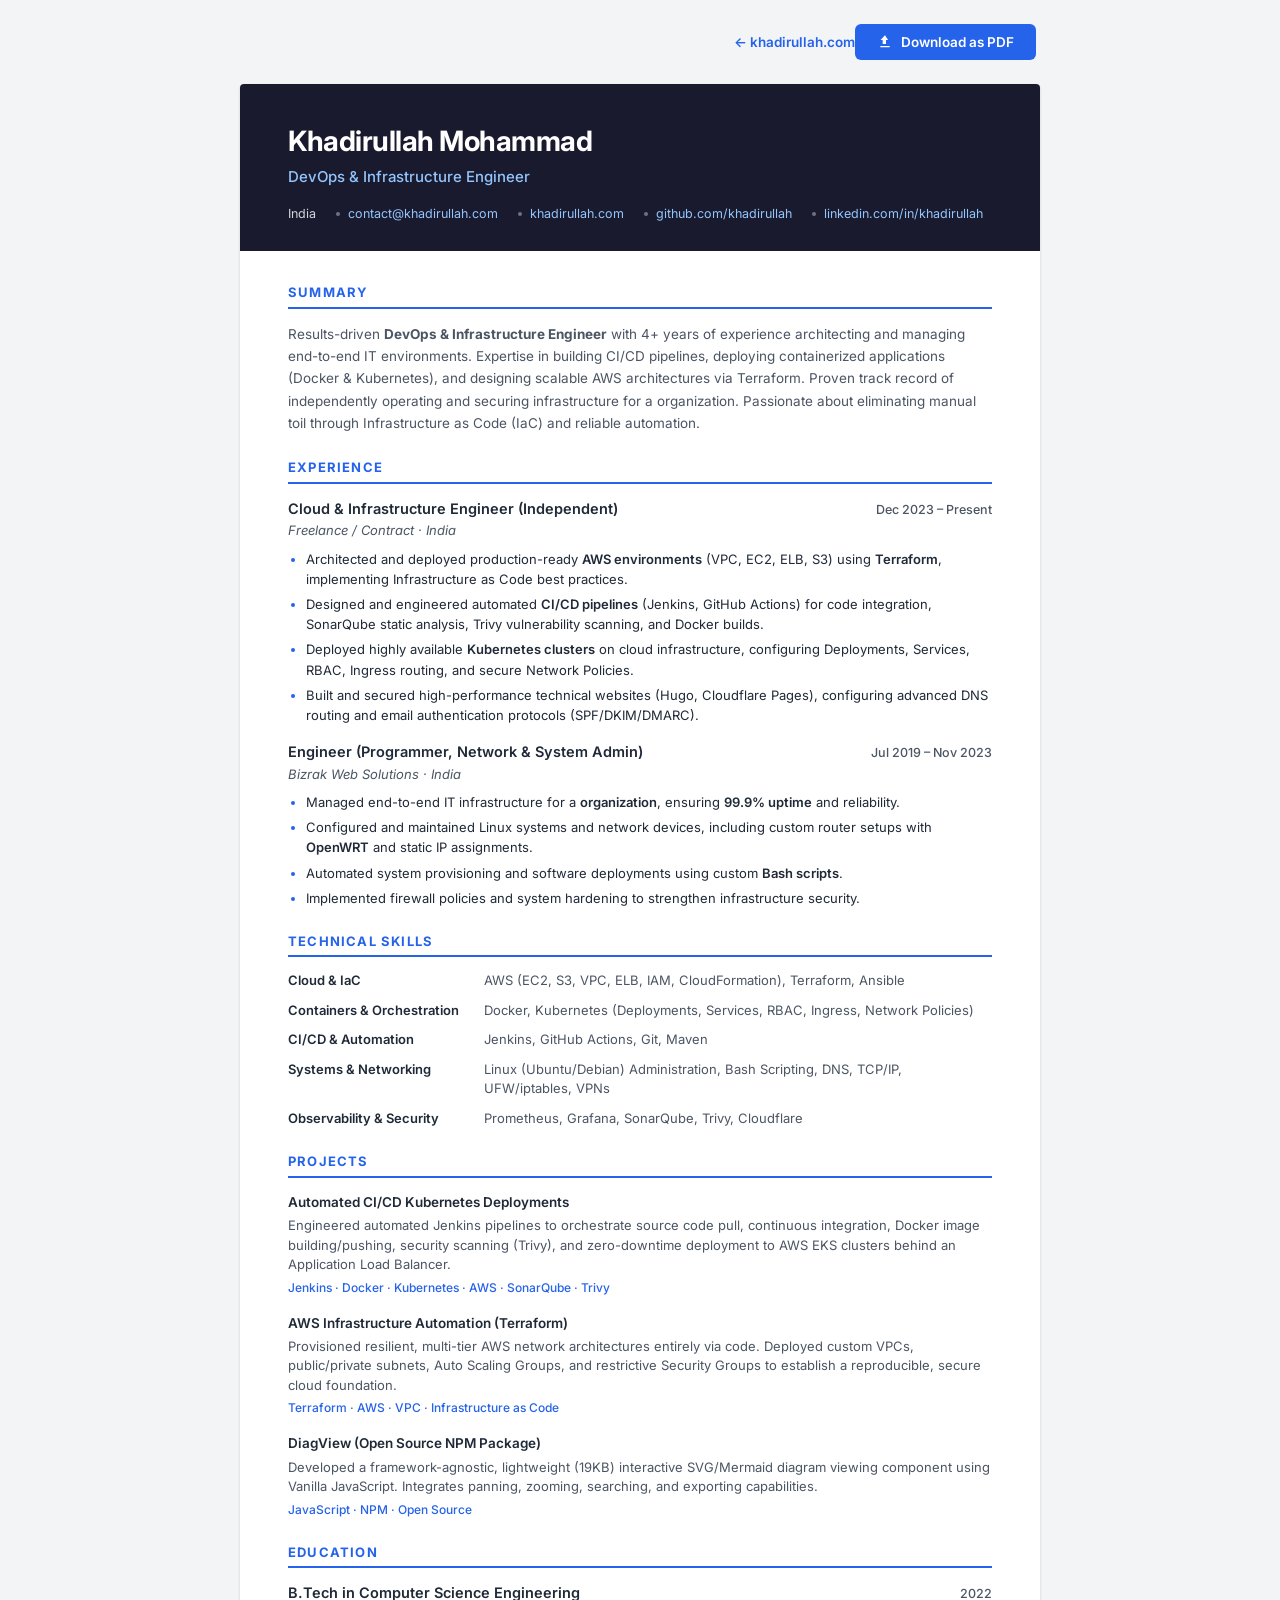
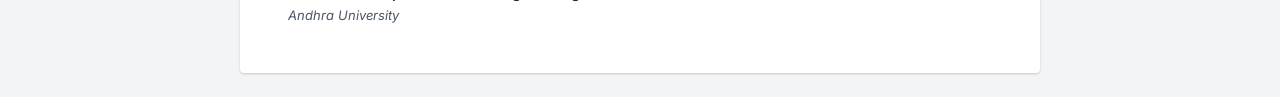
==== static/resume/index.html @ b112d603 "feat: comprehensive site audit — SEO, resume, performance & UX improvements - Fix web manifest (add " ====
<!DOCTYPE html>
<html lang="en">

<head>
  <meta charset="UTF-8">
  <meta name="viewport" content="width=device-width, initial-scale=1.0">
  <title>Khadirullah Mohammad — Resume</title>
  <meta name="description" content="Resume of Khadirullah Mohammad — DevOps & Infrastructure Engineer with 4+ years of experience in AWS, Kubernetes, CI/CD, and Terraform.">
  <meta property="og:title" content="Khadirullah Mohammad — Resume">
  <meta property="og:description" content="DevOps & Infrastructure Engineer | AWS, Kubernetes, Terraform, CI/CD">
  <meta property="og:type" content="website">
  <meta property="og:url" content="https://khadirullah.com/resume/">
  <link rel="canonical" href="https://khadirullah.com/resume/">
  <link rel="icon" href="/favicon.ico">
  <link rel="icon" type="image/png" sizes="32x32" href="/favicon-32x32.png">
  <link rel="icon" type="image/png" sizes="16x16" href="/favicon-16x16.png">
  <link rel="apple-touch-icon" href="/apple-touch-icon.png">
  <link rel="preconnect" href="https://fonts.googleapis.com">
  <link rel="preconnect" href="https://fonts.gstatic.com" crossorigin>
  <link href="https://fonts.googleapis.com/css2?family=Inter:wght@400;500;600;700&display=swap" rel="stylesheet">
  <style>
    *,
    *::before,
    *::after {
      margin: 0;
      padding: 0;
      box-sizing: border-box;
    }

    :root {
      --color-primary: #1a1a2e;
      --color-accent: #2563eb;
      --color-accent-light: #eff6ff;
      --color-text: #1f2937;
      --color-text-secondary: #4b5563;
      --color-border: #e5e7eb;
      --color-bg: #ffffff;
    }

    body {
      font-family: 'Inter', -apple-system, BlinkMacSystemFont, sans-serif;
      color: var(--color-text);
      background: #f3f4f6;
      line-height: 1.5;
      font-size: 13.5px;
      -webkit-font-smoothing: antialiased;
    }

    .resume {
      max-width: 800px;
      margin: 24px auto;
      background: var(--color-bg);
      box-shadow: 0 1px 3px rgba(0, 0, 0, 0.12), 0 1px 2px rgba(0, 0, 0, 0.06);
      border-radius: 4px;
      overflow: hidden;
    }

    /* --- Header --- */
    .header {
      background: var(--color-primary);
      color: #fff;
      padding: 36px 48px 28px;
    }

    .header h1 {
      font-size: 28px;
      font-weight: 700;
      letter-spacing: -0.5px;
      margin-bottom: 4px;
    }

    .header .subtitle {
      font-size: 15px;
      font-weight: 500;
      color: #93c5fd;
      margin-bottom: 16px;
    }

    .contact-row {
      display: flex;
      flex-wrap: wrap;
      gap: 6px 20px;
      font-size: 12.5px;
      color: #d1d5db;
    }

    .contact-row a {
      color: #93c5fd;
      text-decoration: none;
    }

    .contact-row span::before {
      content: '';
      display: inline-block;
      width: 4px;
      height: 4px;
      background: #6b7280;
      border-radius: 50%;
      margin-right: 8px;
      vertical-align: middle;
    }

    .contact-row span:first-child::before {
      display: none;
    }

    /* --- Body --- */
    .body {
      padding: 32px 48px 40px;
    }

    .section {
      margin-bottom: 24px;
    }

    .section:last-child {
      margin-bottom: 0;
    }

    .section-title {
      font-size: 13px;
      font-weight: 700;
      text-transform: uppercase;
      letter-spacing: 1.2px;
      color: var(--color-accent);
      border-bottom: 2px solid var(--color-accent);
      padding-bottom: 4px;
      margin-bottom: 14px;
    }

    /* --- Summary --- */
    .summary p {
      color: var(--color-text-secondary);
      font-size: 13.5px;
      line-height: 1.65;
    }

    /* --- Experience & Education --- */
    .entry {
      margin-bottom: 16px;
    }

    .entry:last-child {
      margin-bottom: 0;
    }

    .entry-header {
      display: flex;
      justify-content: space-between;
      align-items: baseline;
      margin-bottom: 2px;
    }

    .entry-title {
      font-size: 14.5px;
      font-weight: 600;
      color: var(--color-text);
    }

    .entry-date {
      font-size: 12.5px;
      color: var(--color-text-secondary);
      white-space: nowrap;
      font-weight: 500;
    }

    .entry-subtitle {
      font-size: 13px;
      color: var(--color-text-secondary);
      margin-bottom: 8px;
      font-style: italic;
    }

    .entry ul {
      padding-left: 18px;
    }

    .entry li {
      margin-bottom: 5px;
      color: var(--color-text);
      font-size: 13px;
      line-height: 1.55;
    }

    .entry li::marker {
      color: var(--color-accent);
    }
    
    .entry li b {
      font-weight: 600;
      color: var(--color-text);
    }

    /* --- Skills --- */
    .skills-grid {
      display: grid;
      grid-template-columns: 180px 1fr;
      gap: 10px 16px;
      font-size: 13px;
    }

    .skill-category {
      font-weight: 600;
      color: var(--color-text);
    }

    .skill-items {
      color: var(--color-text-secondary);
      line-height: 1.5;
    }

    /* --- Projects --- */
    .project-name {
      font-weight: 600;
      color: var(--color-text);
      font-size: 13.5px;
    }

    .project-name a {
      color: var(--color-accent);
      text-decoration: none;
    }

    .project-desc {
      font-size: 13px;
      color: var(--color-text-secondary);
      margin-top: 4px;
      line-height: 1.5;
    }

    .project-tech {
      font-size: 12px;
      color: var(--color-accent);
      margin-top: 4px;
      font-weight: 500;
    }

    /* --- Download Button --- */
    .download-bar {
      display: flex;
      justify-content: flex-end;
      align-items: center;
      max-width: 800px;
      margin: 24px auto 0;
      padding: 0 4px;
    }

    .download-btn {
      display: inline-flex;
      align-items: center;
      gap: 8px;
      padding: 10px 22px;
      background: var(--color-accent);
      color: #fff;
      border: none;
      border-radius: 6px;
      font-family: inherit;
      font-size: 13.5px;
      font-weight: 600;
      cursor: pointer;
      transition: background 0.2s, transform 0.1s;
    }

    .download-btn:hover {
      background: #1d4ed8;
      transform: translateY(-1px);
    }

    .download-btn:active {
      transform: translateY(0);
    }

    .download-btn svg {
      width: 16px;
      height: 16px;
      fill: currentColor;
    }

    /* --- Mobile --- */
    @media (max-width: 640px) {
      .header {
        padding: 24px 20px 20px;
      }

      .header h1 {
        font-size: 22px;
      }

      .body {
        padding: 20px 20px 28px;
      }

      .skills-grid {
        grid-template-columns: 1fr;
        gap: 4px 0;
      }

      .skill-category {
        margin-top: 8px;
      }

      .entry-header {
        flex-direction: column;
        gap: 2px;
      }

      .entry-date {
        align-self: flex-start;
      }

      .download-bar {
        padding: 0 16px;
      }

      .contact-row {
        gap: 4px 12px;
      }
    }

    /* --- Print --- */
    @media print {
      body {
        background: #fff;
        font-size: 12.5px;
      }

      .resume {
        margin: 0;
        box-shadow: none;
        border-radius: 0;
        max-width: 100%;
      }

      .header {
        padding: 28px 40px 22px;
      }

      .body {
        padding: 24px 40px 32px;
      }

      .section {
        margin-bottom: 18px;
      }

      .section-title {
        font-size: 11.5px;
      }

      a {
        color: inherit !important;
      }

      .download-bar {
        display: none !important;
      }

      @page {
        margin: 0;
        size: A4;
      }
    }
  </style>
</head>

<body>
  <div class="download-bar">
    <a href="/" style="font-family: 'Inter', sans-serif; font-size: 13.5px; font-weight: 600; color: var(--color-accent); text-decoration: none;">← khadirullah.com</a>
    <button class="download-btn" onclick="window.print()">
      <svg viewBox="0 0 24 24">
        <path d="M5 20h14v-2H5v2zm7-18L5.33 9h3.17v6h5v-6h3.17L12 2z" />
      </svg>
      Download as PDF
    </button>
  </div>

  <div class="resume">

    <!-- Header -->
    <div class="header">
      <h1>Khadirullah Mohammad</h1>
      <div class="subtitle">DevOps & Infrastructure Engineer</div>
      <div class="contact-row">
        <span>India</span>
        <span><a href="mailto:contact@khadirullah.com">contact@khadirullah.com</a></span>
        <span><a href="https://khadirullah.com">khadirullah.com</a></span>
        <span><a href="https://github.com/khadirullah">github.com/khadirullah</a></span>
        <span><a href="https://linkedin.com/in/khadirullah">linkedin.com/in/khadirullah</a></span>
      </div>
    </div>

    <!-- Body -->
    <div class="body">

      <!-- Summary -->
      <div class="section summary">
        <div class="section-title">Summary</div>
        <p>
          Results-driven <b>DevOps & Infrastructure Engineer</b> with 4+ years of experience architecting and managing end-to-end IT environments. Expertise in building CI/CD pipelines, deploying containerized applications (Docker & Kubernetes), and designing scalable AWS architectures via Terraform. Proven track record of independently operating and securing infrastructure for a organization. Passionate about eliminating manual toil through Infrastructure as Code (IaC) and reliable automation.
        </p>
      </div>

      <!-- Experience -->
      <div class="section">
        <div class="section-title">Experience</div>

        <div class="entry">
          <div class="entry-header">
            <span class="entry-title">Cloud & Infrastructure Engineer (Independent)</span>
            <span class="entry-date">Dec 2023 – Present</span>
          </div>
          <div class="entry-subtitle">Freelance / Contract · India</div>
          <ul>
            <li>Architected and deployed production-ready <b>AWS environments</b> (VPC, EC2, ELB, S3) using <b>Terraform</b>, implementing Infrastructure as Code best practices.</li>
            <li>Designed and engineered automated <b>CI/CD pipelines</b> (Jenkins, GitHub Actions) for code integration, SonarQube static analysis, Trivy vulnerability scanning, and Docker builds.</li>
            <li>Deployed highly available <b>Kubernetes clusters</b> on cloud infrastructure, configuring Deployments, Services, RBAC, Ingress routing, and secure Network Policies.</li>
            <li>Built and secured high-performance technical websites (Hugo, Cloudflare Pages), configuring advanced DNS routing and email authentication protocols (SPF/DKIM/DMARC).</li>
          </ul>
        </div>

        <div class="entry">
          <div class="entry-header">
            <span class="entry-title">Engineer (Programmer, Network & System Admin)</span>
            <span class="entry-date">Jul 2019 – Nov 2023</span>
          </div>
          <div class="entry-subtitle">Bizrak Web Solutions · India</div>
          <ul>
            <li>Managed end-to-end IT infrastructure for a <b>organization</b>, ensuring <b>99.9% uptime</b> and reliability.</li>
            <li>Configured and maintained Linux systems and network devices, including custom router setups with <b>OpenWRT</b> and static IP assignments.</li>
            <li>Automated system provisioning and software deployments using custom <b>Bash scripts</b>.</li>
            <li>Implemented firewall policies and system hardening to strengthen infrastructure security.</li>
          </ul>
        </div>
      </div>

      <!-- Skills -->
      <div class="section">
        <div class="section-title">Technical Skills</div>
        <div class="skills-grid">
          <span class="skill-category">Cloud & IaC</span>
          <span class="skill-items">AWS (EC2, S3, VPC, ELB, IAM, CloudFormation), Terraform, Ansible</span>

          <span class="skill-category">Containers & Orchestration</span>
          <span class="skill-items">Docker, Kubernetes (Deployments, Services, RBAC, Ingress, Network Policies)</span>

          <span class="skill-category">CI/CD & Automation</span>
          <span class="skill-items">Jenkins, GitHub Actions, Git, Maven</span>

          <span class="skill-category">Systems & Networking</span>
          <span class="skill-items">Linux (Ubuntu/Debian) Administration, Bash Scripting, DNS, TCP/IP, UFW/iptables, VPNs</span>

          <span class="skill-category">Observability & Security</span>
          <span class="skill-items">Prometheus, Grafana, SonarQube, Trivy, Cloudflare</span>
        </div>
      </div>

      <!-- Projects -->
      <div class="section">
        <div class="section-title">Projects</div>

        <div class="entry">
          <div class="project-name">Automated CI/CD Kubernetes Deployments</div>
          <div class="project-desc">Engineered automated Jenkins pipelines to orchestrate source code pull, continuous integration, Docker image building/pushing, security scanning (Trivy), and zero-downtime deployment to AWS EKS clusters behind an Application Load Balancer.</div>
          <div class="project-tech">Jenkins · Docker · Kubernetes · AWS · SonarQube · Trivy</div>
        </div>

        <div class="entry">
          <div class="project-name">AWS Infrastructure Automation (Terraform)</div>
          <div class="project-desc">Provisioned resilient, multi-tier AWS network architectures entirely via code. Deployed custom VPCs, public/private subnets, Auto Scaling Groups, and restrictive Security Groups to establish a reproducible, secure cloud foundation.</div>
          <div class="project-tech">Terraform · AWS · VPC · Infrastructure as Code</div>
        </div>

        <div class="entry">
          <div class="project-name">DiagView (Open Source NPM Package)</div>
          <div class="project-desc">Developed a framework-agnostic, lightweight (19KB) interactive SVG/Mermaid diagram viewing component using Vanilla JavaScript. Integrates panning, zooming, searching, and exporting capabilities.</div>
          <div class="project-tech">JavaScript · NPM · Open Source</div>
        </div>

      </div>

      <!-- Education -->
      <div class="section">
        <div class="section-title">Education</div>
        <div class="entry">
          <div class="entry-header">
            <span class="entry-title">B.Tech in Computer Science Engineering</span>
            <span class="entry-date">2022</span>
          </div>
          <div class="entry-subtitle">Andhra University</div>
        </div>
      </div>

    </div>
  </div>
</body>

</html>
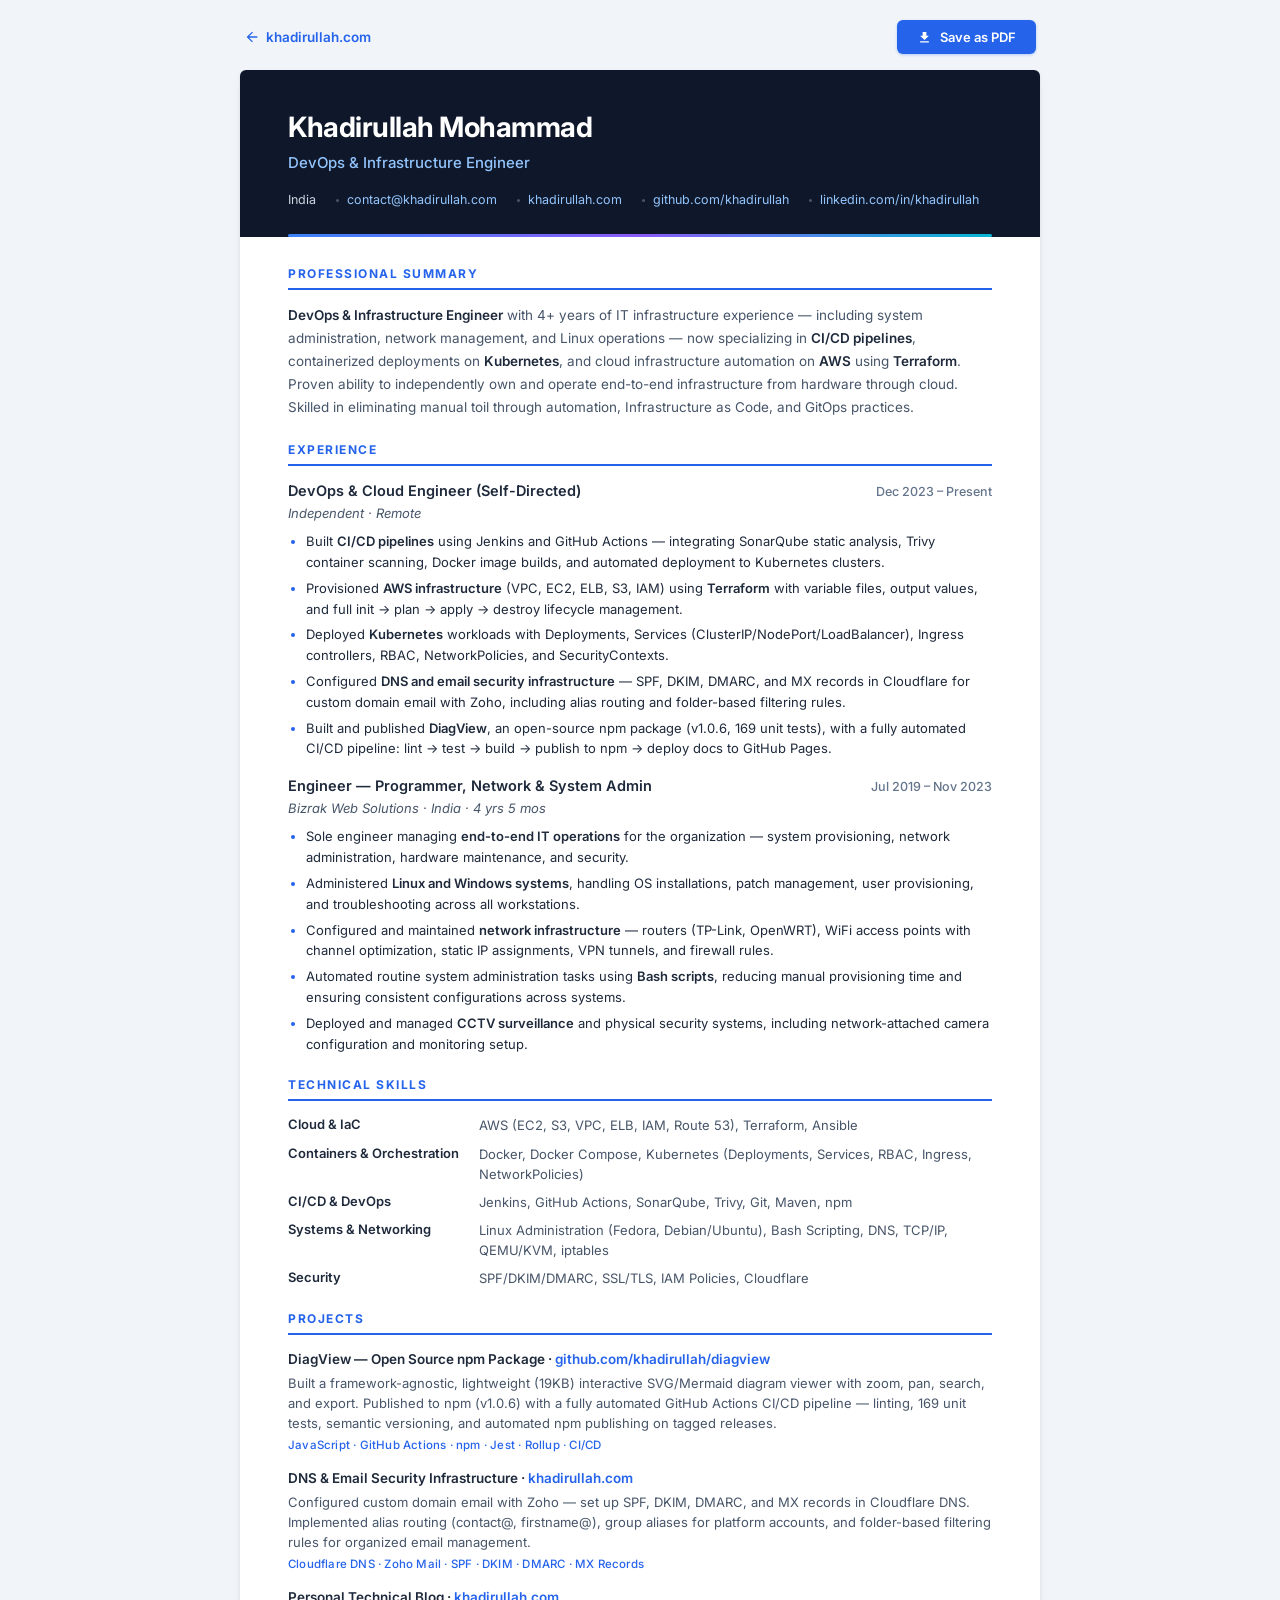
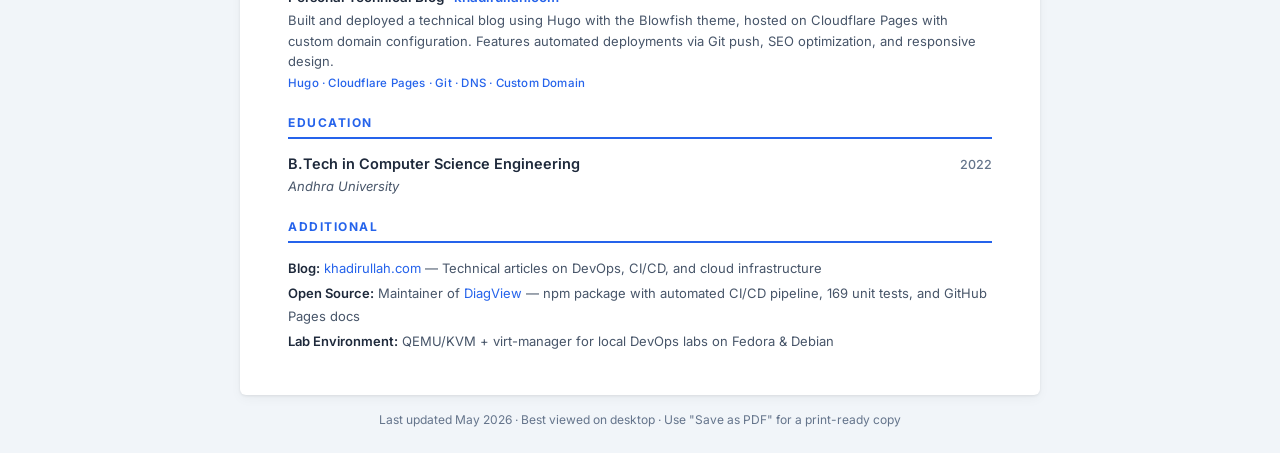
==== commit 27c960a9: "feat: refresh resume, reorganize blog structure, and update DiagView blog Resume: - Rewrite professi" ====
--- a/static/resume/index.html
+++ b/static/resume/index.html
@@ -5,7 +5,7 @@
   <meta charset="UTF-8">
   <meta name="viewport" content="width=device-width, initial-scale=1.0">
   <title>Khadirullah Mohammad — Resume</title>
-  <meta name="description" content="Resume of Khadirullah Mohammad — DevOps & Infrastructure Engineer with 4+ years of experience in AWS, Kubernetes, CI/CD, and Terraform.">
+  <meta name="description" content="Resume of Khadirullah Mohammad — DevOps & Infrastructure Engineer with 4+ years of IT infrastructure experience, specializing in AWS, Kubernetes, CI/CD, and Terraform.">
   <meta property="og:title" content="Khadirullah Mohammad — Resume">
   <meta property="og:description" content="DevOps & Infrastructure Engineer | AWS, Kubernetes, Terraform, CI/CD">
   <meta property="og:type" content="website">
@@ -28,30 +28,34 @@
     }
 
     :root {
-      --color-primary: #1a1a2e;
+      --color-primary: #0f172a;
       --color-accent: #2563eb;
-      --color-accent-light: #eff6ff;
-      --color-text: #1f2937;
-      --color-text-secondary: #4b5563;
-      --color-border: #e5e7eb;
+      --color-accent-dark: #1d4ed8;
+      --color-accent-subtle: #dbeafe;
+      --color-text: #1e293b;
+      --color-text-secondary: #475569;
+      --color-text-muted: #64748b;
+      --color-border: #e2e8f0;
       --color-bg: #ffffff;
+      --color-bg-page: #f1f5f9;
     }
 
     body {
-      font-family: 'Inter', -apple-system, BlinkMacSystemFont, sans-serif;
-      color: var(--color-text);
-      background: #f3f4f6;
+      font-family: 'Inter', -apple-system, BlinkMacSystemFont, 'Segoe UI', sans-serif;
+      color: var(--color-text);
+      background: var(--color-bg-page);
       line-height: 1.5;
       font-size: 13.5px;
       -webkit-font-smoothing: antialiased;
+      -moz-osx-font-smoothing: grayscale;
     }
 
     .resume {
       max-width: 800px;
-      margin: 24px auto;
+      margin: 0 auto;
       background: var(--color-bg);
-      box-shadow: 0 1px 3px rgba(0, 0, 0, 0.12), 0 1px 2px rgba(0, 0, 0, 0.06);
-      border-radius: 4px;
+      box-shadow: 0 1px 3px rgba(0, 0, 0, 0.08), 0 4px 12px rgba(0, 0, 0, 0.04);
+      border-radius: 6px;
       overflow: hidden;
     }
 
@@ -60,6 +64,18 @@
       background: var(--color-primary);
       color: #fff;
       padding: 36px 48px 28px;
+      position: relative;
+    }
+
+    .header::after {
+      content: '';
+      position: absolute;
+      bottom: 0;
+      left: 48px;
+      right: 48px;
+      height: 3px;
+      background: linear-gradient(90deg, #3b82f6, #8b5cf6, #06b6d4);
+      border-radius: 2px;
     }
 
     .header h1 {
@@ -81,20 +97,25 @@
       flex-wrap: wrap;
       gap: 6px 20px;
       font-size: 12.5px;
-      color: #d1d5db;
+      color: #cbd5e1;
     }
 
     .contact-row a {
       color: #93c5fd;
       text-decoration: none;
+      transition: color 0.15s;
+    }
+
+    .contact-row a:hover {
+      color: #bfdbfe;
     }
 
     .contact-row span::before {
       content: '';
       display: inline-block;
-      width: 4px;
-      height: 4px;
-      background: #6b7280;
+      width: 3px;
+      height: 3px;
+      background: #475569;
       border-radius: 50%;
       margin-right: 8px;
       vertical-align: middle;
@@ -106,11 +127,11 @@
 
     /* --- Body --- */
     .body {
-      padding: 32px 48px 40px;
+      padding: 28px 48px 40px;
     }
 
     .section {
-      margin-bottom: 24px;
+      margin-bottom: 22px;
     }
 
     .section:last-child {
@@ -118,13 +139,13 @@
     }
 
     .section-title {
-      font-size: 13px;
+      font-size: 12px;
       font-weight: 700;
       text-transform: uppercase;
-      letter-spacing: 1.2px;
+      letter-spacing: 1.5px;
       color: var(--color-accent);
       border-bottom: 2px solid var(--color-accent);
-      padding-bottom: 4px;
+      padding-bottom: 5px;
       margin-bottom: 14px;
     }
 
@@ -132,7 +153,12 @@
     .summary p {
       color: var(--color-text-secondary);
       font-size: 13.5px;
-      line-height: 1.65;
+      line-height: 1.7;
+    }
+
+    .summary b {
+      color: var(--color-text);
+      font-weight: 600;
     }
 
     /* --- Experience & Education --- */
@@ -159,7 +185,7 @@
 
     .entry-date {
       font-size: 12.5px;
-      color: var(--color-text-secondary);
+      color: var(--color-text-muted);
       white-space: nowrap;
       font-weight: 500;
     }
@@ -179,13 +205,13 @@
       margin-bottom: 5px;
       color: var(--color-text);
       font-size: 13px;
-      line-height: 1.55;
+      line-height: 1.6;
     }
 
     .entry li::marker {
       color: var(--color-accent);
     }
-    
+
     .entry li b {
       font-weight: 600;
       color: var(--color-text);
@@ -194,8 +220,8 @@
     /* --- Skills --- */
     .skills-grid {
       display: grid;
-      grid-template-columns: 180px 1fr;
-      gap: 10px 16px;
+      grid-template-columns: 175px 1fr;
+      gap: 8px 16px;
       font-size: 13px;
     }
 
@@ -206,10 +232,18 @@
 
     .skill-items {
       color: var(--color-text-secondary);
-      line-height: 1.5;
+      line-height: 1.55;
     }
 
     /* --- Projects --- */
+    .project-entry {
+      margin-bottom: 14px;
+    }
+
+    .project-entry:last-child {
+      margin-bottom: 0;
+    }
+
     .project-name {
       font-weight: 600;
       color: var(--color-text);
@@ -219,61 +253,125 @@
     .project-name a {
       color: var(--color-accent);
       text-decoration: none;
+      transition: color 0.15s;
+    }
+
+    .project-name a:hover {
+      color: var(--color-accent-dark);
+      text-decoration: underline;
     }
 
     .project-desc {
       font-size: 13px;
       color: var(--color-text-secondary);
-      margin-top: 4px;
-      line-height: 1.5;
+      margin-top: 3px;
+      line-height: 1.55;
     }
 
     .project-tech {
-      font-size: 12px;
+      font-size: 11.5px;
       color: var(--color-accent);
       margin-top: 4px;
       font-weight: 500;
-    }
-
-    /* --- Download Button --- */
-    .download-bar {
+      letter-spacing: 0.2px;
+    }
+
+    /* --- Additional --- */
+    .additional-list {
+      list-style: none;
+      padding: 0;
+      font-size: 13px;
+      color: var(--color-text-secondary);
+      line-height: 1.7;
+    }
+
+    .additional-list li {
+      margin-bottom: 3px;
+    }
+
+    .additional-list b {
+      color: var(--color-text);
+      font-weight: 600;
+    }
+
+    .additional-list a {
+      color: var(--color-accent);
+      text-decoration: none;
+    }
+
+    /* --- Top Bar --- */
+    .top-bar {
       display: flex;
-      justify-content: flex-end;
+      justify-content: space-between;
       align-items: center;
       max-width: 800px;
-      margin: 24px auto 0;
+      margin: 20px auto 16px;
       padding: 0 4px;
+    }
+
+    .back-link {
+      font-family: 'Inter', sans-serif;
+      font-size: 13.5px;
+      font-weight: 600;
+      color: var(--color-accent);
+      text-decoration: none;
+      display: inline-flex;
+      align-items: center;
+      gap: 6px;
+      transition: color 0.15s;
+    }
+
+    .back-link:hover {
+      color: var(--color-accent-dark);
+    }
+
+    .back-link svg {
+      width: 16px;
+      height: 16px;
+      fill: currentColor;
     }
 
     .download-btn {
       display: inline-flex;
       align-items: center;
       gap: 8px;
-      padding: 10px 22px;
+      padding: 9px 20px;
       background: var(--color-accent);
       color: #fff;
       border: none;
       border-radius: 6px;
       font-family: inherit;
-      font-size: 13.5px;
+      font-size: 13px;
       font-weight: 600;
       cursor: pointer;
-      transition: background 0.2s, transform 0.1s;
+      transition: background 0.2s, transform 0.1s, box-shadow 0.2s;
+      box-shadow: 0 1px 3px rgba(37, 99, 235, 0.3);
     }
 
     .download-btn:hover {
-      background: #1d4ed8;
+      background: var(--color-accent-dark);
       transform: translateY(-1px);
+      box-shadow: 0 4px 12px rgba(37, 99, 235, 0.3);
     }
 
     .download-btn:active {
       transform: translateY(0);
+      box-shadow: 0 1px 3px rgba(37, 99, 235, 0.3);
     }
 
     .download-btn svg {
-      width: 16px;
-      height: 16px;
+      width: 15px;
+      height: 15px;
       fill: currentColor;
+    }
+
+    /* --- Footer --- */
+    .footer-note {
+      text-align: center;
+      max-width: 800px;
+      margin: 16px auto 24px;
+      font-size: 12px;
+      color: var(--color-text-muted);
     }
 
     /* --- Mobile --- */
@@ -282,6 +380,11 @@
         padding: 24px 20px 20px;
       }
 
+      .header::after {
+        left: 20px;
+        right: 20px;
+      }
+
       .header h1 {
         font-size: 22px;
       }
@@ -292,11 +395,15 @@
 
       .skills-grid {
         grid-template-columns: 1fr;
-        gap: 4px 0;
+        gap: 2px 0;
       }
 
       .skill-category {
         margin-top: 8px;
+      }
+
+      .skill-category:first-child {
+        margin-top: 0;
       }
 
       .entry-header {
@@ -308,8 +415,9 @@
         align-self: flex-start;
       }
 
-      .download-bar {
+      .top-bar {
         padding: 0 16px;
+        margin: 16px auto 12px;
       }
 
       .contact-row {
@@ -333,25 +441,38 @@
 
       .header {
         padding: 28px 40px 22px;
+        -webkit-print-color-adjust: exact;
+        print-color-adjust: exact;
+      }
+
+      .header::after {
+        left: 40px;
+        right: 40px;
+        -webkit-print-color-adjust: exact;
+        print-color-adjust: exact;
       }
 
       .body {
-        padding: 24px 40px 32px;
+        padding: 22px 40px 28px;
       }
 
       .section {
-        margin-bottom: 18px;
+        margin-bottom: 16px;
       }
 
       .section-title {
-        font-size: 11.5px;
+        font-size: 11px;
+        -webkit-print-color-adjust: exact;
+        print-color-adjust: exact;
       }
 
       a {
         color: inherit !important;
-      }
-
-      .download-bar {
+        text-decoration: none !important;
+      }
+
+      .top-bar,
+      .footer-note {
         display: none !important;
       }
 
@@ -364,13 +485,16 @@
 </head>
 
 <body>
-  <div class="download-bar">
-    <a href="/" style="font-family: 'Inter', sans-serif; font-size: 13.5px; font-weight: 600; color: var(--color-accent); text-decoration: none;">← khadirullah.com</a>
+  <div class="top-bar">
+    <a href="/" class="back-link">
+      <svg viewBox="0 0 24 24"><path d="M20 11H7.83l5.59-5.59L12 4l-8 8 8 8 1.41-1.41L7.83 13H20v-2z"/></svg>
+      khadirullah.com
+    </a>
     <button class="download-btn" onclick="window.print()">
       <svg viewBox="0 0 24 24">
-        <path d="M5 20h14v-2H5v2zm7-18L5.33 9h3.17v6h5v-6h3.17L12 2z" />
+        <path d="M19 9h-4V3H9v6H5l7 7 7-7zM5 18v2h14v-2H5z" />
       </svg>
-      Download as PDF
+      Save as PDF
     </button>
   </div>
 
@@ -394,9 +518,9 @@
 
       <!-- Summary -->
       <div class="section summary">
-        <div class="section-title">Summary</div>
+        <div class="section-title">Professional Summary</div>
         <p>
-          Results-driven <b>DevOps & Infrastructure Engineer</b> with 4+ years of experience architecting and managing end-to-end IT environments. Expertise in building CI/CD pipelines, deploying containerized applications (Docker & Kubernetes), and designing scalable AWS architectures via Terraform. Proven track record of independently operating and securing infrastructure for a organization. Passionate about eliminating manual toil through Infrastructure as Code (IaC) and reliable automation.
+          <b>DevOps & Infrastructure Engineer</b> with 4+ years of IT infrastructure experience — including system administration, network management, and Linux operations — now specializing in <b>CI/CD pipelines</b>, containerized deployments on <b>Kubernetes</b>, and cloud infrastructure automation on <b>AWS</b> using <b>Terraform</b>. Proven ability to independently own and operate end-to-end infrastructure from hardware through cloud. Skilled in eliminating manual toil through automation, Infrastructure as Code, and GitOps practices.
         </p>
       </div>
 
@@ -406,29 +530,31 @@
 
         <div class="entry">
           <div class="entry-header">
-            <span class="entry-title">Cloud & Infrastructure Engineer (Independent)</span>
+            <span class="entry-title">DevOps & Cloud Engineer (Self-Directed)</span>
             <span class="entry-date">Dec 2023 – Present</span>
           </div>
-          <div class="entry-subtitle">Freelance / Contract · India</div>
+          <div class="entry-subtitle">Independent · Remote</div>
           <ul>
-            <li>Architected and deployed production-ready <b>AWS environments</b> (VPC, EC2, ELB, S3) using <b>Terraform</b>, implementing Infrastructure as Code best practices.</li>
-            <li>Designed and engineered automated <b>CI/CD pipelines</b> (Jenkins, GitHub Actions) for code integration, SonarQube static analysis, Trivy vulnerability scanning, and Docker builds.</li>
-            <li>Deployed highly available <b>Kubernetes clusters</b> on cloud infrastructure, configuring Deployments, Services, RBAC, Ingress routing, and secure Network Policies.</li>
-            <li>Built and secured high-performance technical websites (Hugo, Cloudflare Pages), configuring advanced DNS routing and email authentication protocols (SPF/DKIM/DMARC).</li>
+            <li>Built <b>CI/CD pipelines</b> using Jenkins and GitHub Actions — integrating SonarQube static analysis, Trivy container scanning, Docker image builds, and automated deployment to Kubernetes clusters.</li>
+            <li>Provisioned <b>AWS infrastructure</b> (VPC, EC2, ELB, S3, IAM) using <b>Terraform</b> with variable files, output values, and full init → plan → apply → destroy lifecycle management.</li>
+            <li>Deployed <b>Kubernetes</b> workloads with Deployments, Services (ClusterIP/NodePort/LoadBalancer), Ingress controllers, RBAC, NetworkPolicies, and SecurityContexts.</li>
+            <li>Configured <b>DNS and email security infrastructure</b> — SPF, DKIM, DMARC, and MX records in Cloudflare for custom domain email with Zoho, including alias routing and folder-based filtering rules.</li>
+            <li>Built and published <b>DiagView</b>, an open-source npm package (v1.0.6, 169 unit tests), with a fully automated CI/CD pipeline: lint → test → build → publish to npm → deploy docs to GitHub Pages.</li>
           </ul>
         </div>
 
         <div class="entry">
           <div class="entry-header">
-            <span class="entry-title">Engineer (Programmer, Network & System Admin)</span>
+            <span class="entry-title">Engineer — Programmer, Network & System Admin</span>
             <span class="entry-date">Jul 2019 – Nov 2023</span>
           </div>
-          <div class="entry-subtitle">Bizrak Web Solutions · India</div>
+          <div class="entry-subtitle">Bizrak Web Solutions · India · 4 yrs 5 mos</div>
           <ul>
-            <li>Managed end-to-end IT infrastructure for a <b>organization</b>, ensuring <b>99.9% uptime</b> and reliability.</li>
-            <li>Configured and maintained Linux systems and network devices, including custom router setups with <b>OpenWRT</b> and static IP assignments.</li>
-            <li>Automated system provisioning and software deployments using custom <b>Bash scripts</b>.</li>
-            <li>Implemented firewall policies and system hardening to strengthen infrastructure security.</li>
+            <li>Sole engineer managing <b>end-to-end IT operations</b> for the organization — system provisioning, network administration, hardware maintenance, and security.</li>
+            <li>Administered <b>Linux and Windows systems</b>, handling OS installations, patch management, user provisioning, and troubleshooting across all workstations.</li>
+            <li>Configured and maintained <b>network infrastructure</b> — routers (TP-Link, OpenWRT), WiFi access points with channel optimization, static IP assignments, VPN tunnels, and firewall rules.</li>
+            <li>Automated routine system administration tasks using <b>Bash scripts</b>, reducing manual provisioning time and ensuring consistent configurations across systems.</li>
+            <li>Deployed and managed <b>CCTV surveillance</b> and physical security systems, including network-attached camera configuration and monitoring setup.</li>
           </ul>
         </div>
       </div>
@@ -438,19 +564,19 @@
         <div class="section-title">Technical Skills</div>
         <div class="skills-grid">
           <span class="skill-category">Cloud & IaC</span>
-          <span class="skill-items">AWS (EC2, S3, VPC, ELB, IAM, CloudFormation), Terraform, Ansible</span>
+          <span class="skill-items">AWS (EC2, S3, VPC, ELB, IAM, Route 53), Terraform, Ansible</span>
 
           <span class="skill-category">Containers & Orchestration</span>
-          <span class="skill-items">Docker, Kubernetes (Deployments, Services, RBAC, Ingress, Network Policies)</span>
-
-          <span class="skill-category">CI/CD & Automation</span>
-          <span class="skill-items">Jenkins, GitHub Actions, Git, Maven</span>
+          <span class="skill-items">Docker, Docker Compose, Kubernetes (Deployments, Services, RBAC, Ingress, NetworkPolicies)</span>
+
+          <span class="skill-category">CI/CD & DevOps</span>
+          <span class="skill-items">Jenkins, GitHub Actions, SonarQube, Trivy, Git, Maven, npm</span>
 
           <span class="skill-category">Systems & Networking</span>
-          <span class="skill-items">Linux (Ubuntu/Debian) Administration, Bash Scripting, DNS, TCP/IP, UFW/iptables, VPNs</span>
-
-          <span class="skill-category">Observability & Security</span>
-          <span class="skill-items">Prometheus, Grafana, SonarQube, Trivy, Cloudflare</span>
+          <span class="skill-items">Linux Administration (Fedora, Debian/Ubuntu), Bash Scripting, DNS, TCP/IP, QEMU/KVM, iptables</span>
+
+          <span class="skill-category">Security</span>
+          <span class="skill-items">SPF/DKIM/DMARC, SSL/TLS, IAM Policies, Cloudflare</span>
         </div>
       </div>
 
@@ -458,22 +584,22 @@
       <div class="section">
         <div class="section-title">Projects</div>
 
-        <div class="entry">
-          <div class="project-name">Automated CI/CD Kubernetes Deployments</div>
-          <div class="project-desc">Engineered automated Jenkins pipelines to orchestrate source code pull, continuous integration, Docker image building/pushing, security scanning (Trivy), and zero-downtime deployment to AWS EKS clusters behind an Application Load Balancer.</div>
-          <div class="project-tech">Jenkins · Docker · Kubernetes · AWS · SonarQube · Trivy</div>
+        <div class="project-entry">
+          <div class="project-name">DiagView — Open Source npm Package · <a href="https://github.com/khadirullah/diagview">github.com/khadirullah/diagview</a></div>
+          <div class="project-desc">Built a framework-agnostic, lightweight (19KB) interactive SVG/Mermaid diagram viewer with zoom, pan, search, and export. Published to npm (v1.0.6) with a fully automated GitHub Actions CI/CD pipeline — linting, 169 unit tests, semantic versioning, and automated npm publishing on tagged releases.</div>
+          <div class="project-tech">JavaScript · GitHub Actions · npm · Jest · Rollup · CI/CD</div>
         </div>
 
-        <div class="entry">
-          <div class="project-name">AWS Infrastructure Automation (Terraform)</div>
-          <div class="project-desc">Provisioned resilient, multi-tier AWS network architectures entirely via code. Deployed custom VPCs, public/private subnets, Auto Scaling Groups, and restrictive Security Groups to establish a reproducible, secure cloud foundation.</div>
-          <div class="project-tech">Terraform · AWS · VPC · Infrastructure as Code</div>
+        <div class="project-entry">
+          <div class="project-name">DNS & Email Security Infrastructure · <a href="https://khadirullah.com">khadirullah.com</a></div>
+          <div class="project-desc">Configured custom domain email with Zoho — set up SPF, DKIM, DMARC, and MX records in Cloudflare DNS. Implemented alias routing (contact@, firstname@), group aliases for platform accounts, and folder-based filtering rules for organized email management.</div>
+          <div class="project-tech">Cloudflare DNS · Zoho Mail · SPF · DKIM · DMARC · MX Records</div>
         </div>
 
-        <div class="entry">
-          <div class="project-name">DiagView (Open Source NPM Package)</div>
-          <div class="project-desc">Developed a framework-agnostic, lightweight (19KB) interactive SVG/Mermaid diagram viewing component using Vanilla JavaScript. Integrates panning, zooming, searching, and exporting capabilities.</div>
-          <div class="project-tech">JavaScript · NPM · Open Source</div>
+        <div class="project-entry">
+          <div class="project-name">Personal Technical Blog · <a href="https://khadirullah.com">khadirullah.com</a></div>
+          <div class="project-desc">Built and deployed a technical blog using Hugo with the Blowfish theme, hosted on Cloudflare Pages with custom domain configuration. Features automated deployments via Git push, SEO optimization, and responsive design.</div>
+          <div class="project-tech">Hugo · Cloudflare Pages · Git · DNS · Custom Domain</div>
         </div>
 
       </div>
@@ -490,8 +616,22 @@
         </div>
       </div>
 
+      <!-- Additional -->
+      <div class="section">
+        <div class="section-title">Additional</div>
+        <ul class="additional-list">
+          <li><b>Blog:</b> <a href="https://khadirullah.com">khadirullah.com</a> — Technical articles on DevOps, CI/CD, and cloud infrastructure</li>
+          <li><b>Open Source:</b> Maintainer of <a href="https://github.com/khadirullah/diagview">DiagView</a> — npm package with automated CI/CD pipeline, 169 unit tests, and GitHub Pages docs</li>
+          <li><b>Lab Environment:</b> QEMU/KVM + virt-manager for local DevOps labs on Fedora & Debian</li>
+        </ul>
+      </div>
+
     </div>
   </div>
+
+  <div class="footer-note">
+    Last updated May 2026 · Best viewed on desktop · Use "Save as PDF" for a print-ready copy
+  </div>
 </body>
 
 </html>
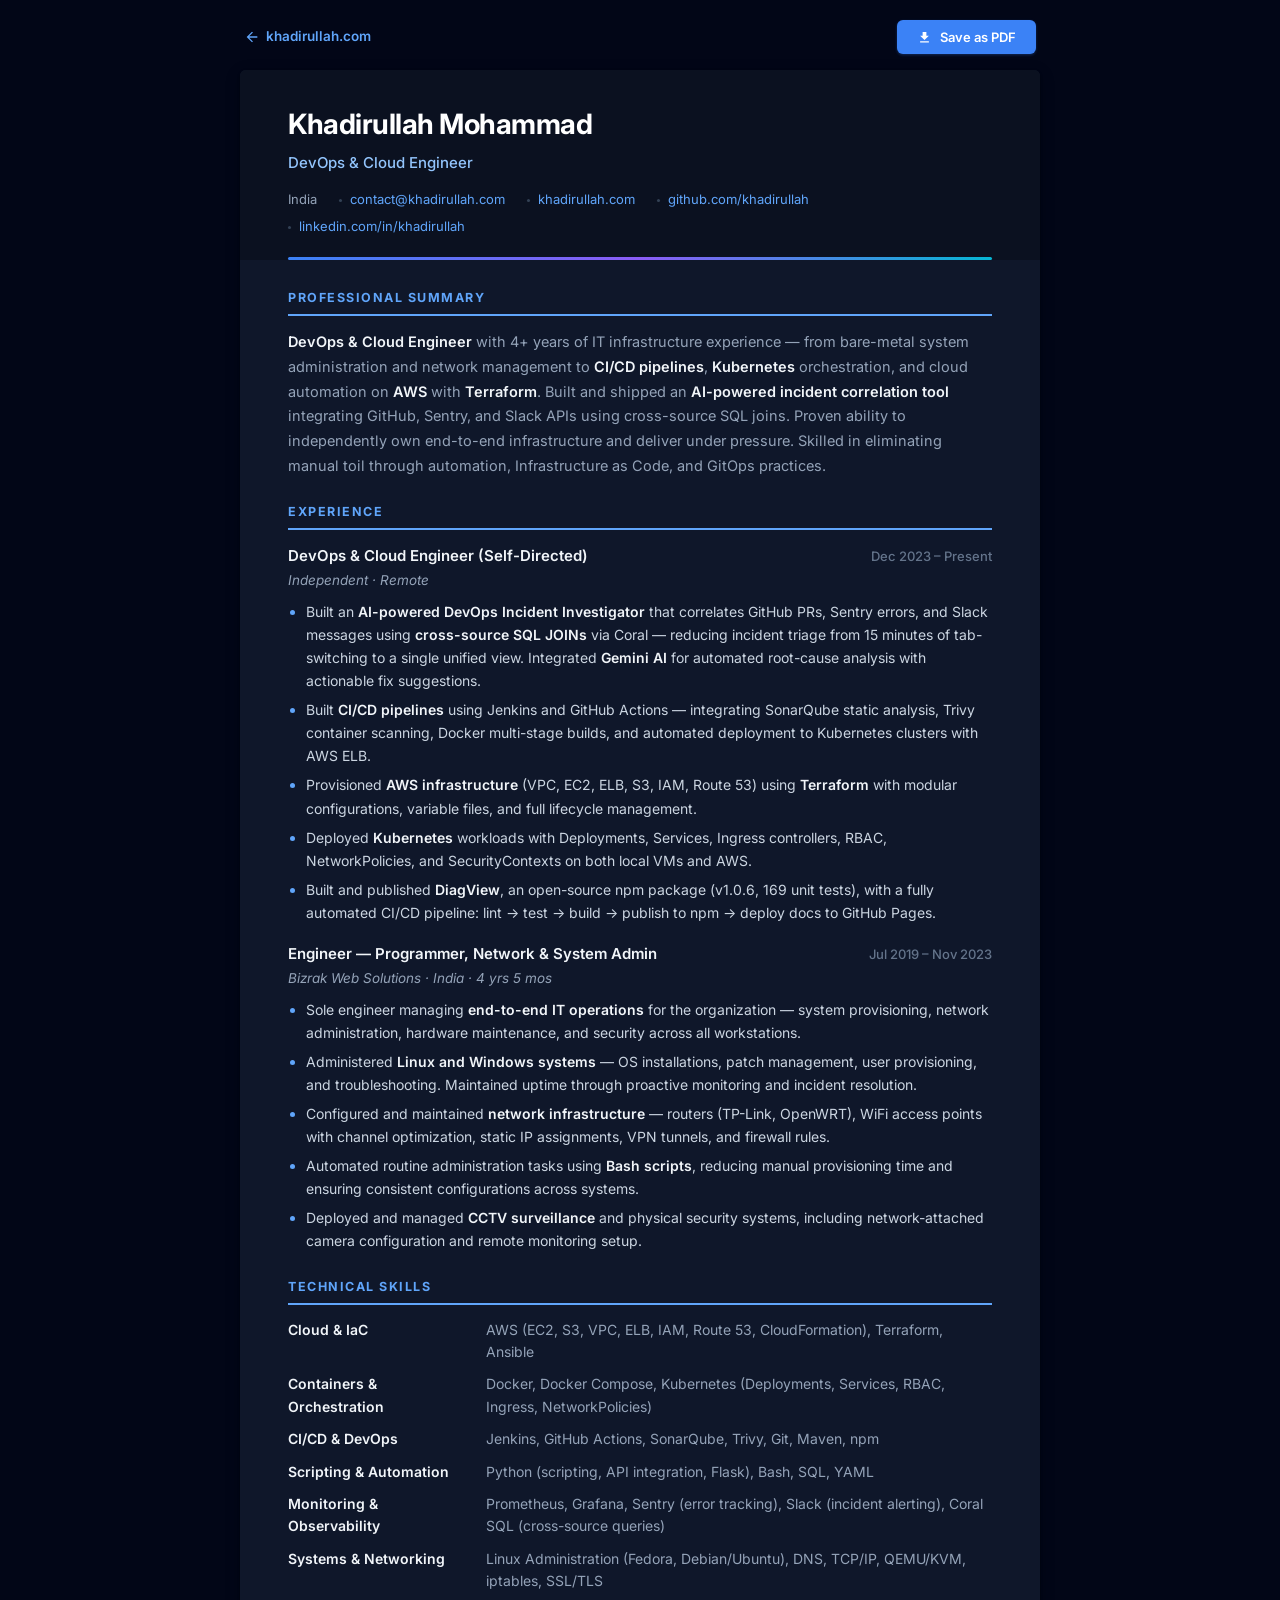
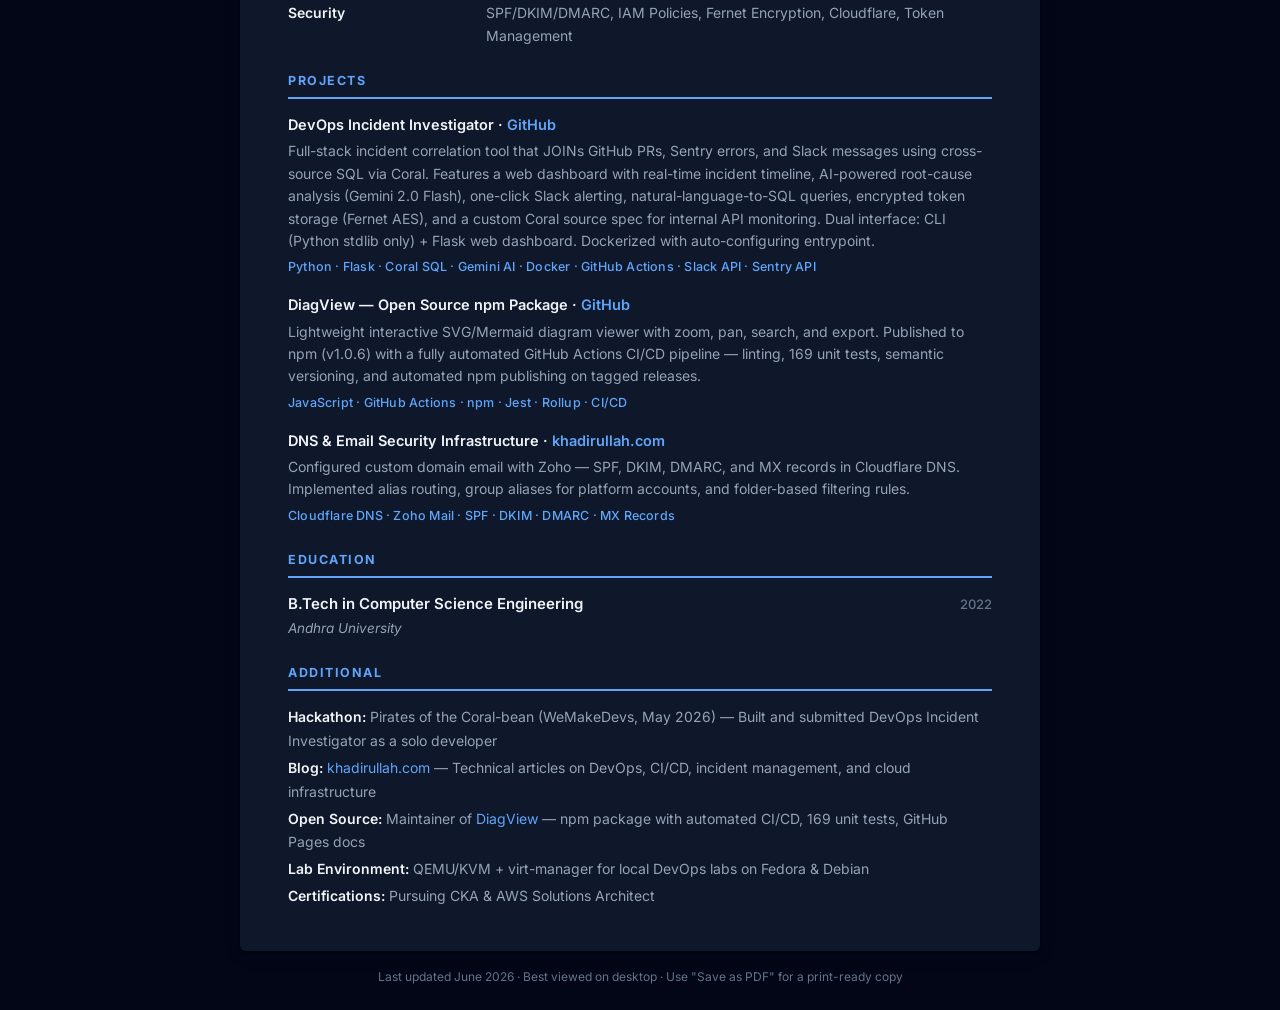
==== commit 51778961: "feat: add DevOps Incident Investigator to resume, dark mode, updated skills - Add Coral hackathon pr" ====
--- a/static/resume/index.html
+++ b/static/resume/index.html
@@ -5,9 +5,9 @@
   <meta charset="UTF-8">
   <meta name="viewport" content="width=device-width, initial-scale=1.0">
   <title>Khadirullah Mohammad — Resume</title>
-  <meta name="description" content="Resume of Khadirullah Mohammad — DevOps & Infrastructure Engineer with 4+ years of IT infrastructure experience, specializing in AWS, Kubernetes, CI/CD, and Terraform.">
+  <meta name="description" content="Resume of Khadirullah Mohammad — DevOps & Cloud Engineer specializing in CI/CD, Kubernetes, AWS, Terraform, and incident automation.">
   <meta property="og:title" content="Khadirullah Mohammad — Resume">
-  <meta property="og:description" content="DevOps & Infrastructure Engineer | AWS, Kubernetes, Terraform, CI/CD">
+  <meta property="og:description" content="DevOps & Cloud Engineer | CI/CD, Kubernetes, AWS, Terraform">
   <meta property="og:type" content="website">
   <meta property="og:url" content="https://khadirullah.com/resume/">
   <link rel="canonical" href="https://khadirullah.com/resume/">
@@ -27,25 +27,34 @@
       box-sizing: border-box;
     }
 
+    /* --- Dark Mode (Default) --- */
     :root {
-      --color-primary: #0f172a;
-      --color-accent: #2563eb;
-      --color-accent-dark: #1d4ed8;
-      --color-accent-subtle: #dbeafe;
-      --color-text: #1e293b;
-      --color-text-secondary: #475569;
+      --color-primary: #0b1120;
+      --color-accent: #60a5fa;
+      --color-accent-dark: #3b82f6;
+      --color-text: #e2e8f0;
+      --color-text-secondary: #94a3b8;
       --color-text-muted: #64748b;
-      --color-border: #e2e8f0;
-      --color-bg: #ffffff;
-      --color-bg-page: #f1f5f9;
+      --color-border: #1e293b;
+      --color-bg: #0f172a;
+      --color-bg-page: #020617;
+      --color-header-subtitle: #93c5fd;
+      --color-contact: #94a3b8;
+      --color-contact-link: #60a5fa;
+      --color-contact-dot: #334155;
+      --color-summary-bold: #f1f5f9;
+      --color-entry-title: #f1f5f9;
+      --color-entry-li: #cbd5e1;
+      --color-skill-cat: #f1f5f9;
+      --color-project-link-hover: #93c5fd;
     }
 
     body {
       font-family: 'Inter', -apple-system, BlinkMacSystemFont, 'Segoe UI', sans-serif;
       color: var(--color-text);
       background: var(--color-bg-page);
-      line-height: 1.5;
-      font-size: 13.5px;
+      line-height: 1.6;
+      font-size: 14.5px;
       -webkit-font-smoothing: antialiased;
       -moz-osx-font-smoothing: grayscale;
     }
@@ -54,7 +63,7 @@
       max-width: 800px;
       margin: 0 auto;
       background: var(--color-bg);
-      box-shadow: 0 1px 3px rgba(0, 0, 0, 0.08), 0 4px 12px rgba(0, 0, 0, 0.04);
+      box-shadow: 0 1px 3px rgba(0, 0, 0, 0.3), 0 4px 16px rgba(0, 0, 0, 0.2);
       border-radius: 6px;
       overflow: hidden;
     }
@@ -63,7 +72,7 @@
     .header {
       background: var(--color-primary);
       color: #fff;
-      padding: 36px 48px 28px;
+      padding: 32px 48px 24px;
       position: relative;
     }
 
@@ -88,20 +97,20 @@
     .header .subtitle {
       font-size: 15px;
       font-weight: 500;
-      color: #93c5fd;
-      margin-bottom: 16px;
+      color: var(--color-header-subtitle);
+      margin-bottom: 14px;
     }
 
     .contact-row {
       display: flex;
       flex-wrap: wrap;
-      gap: 6px 20px;
-      font-size: 12.5px;
-      color: #cbd5e1;
+      gap: 6px 22px;
+      font-size: 13px;
+      color: var(--color-contact);
     }
 
     .contact-row a {
-      color: #93c5fd;
+      color: var(--color-contact-link);
       text-decoration: none;
       transition: color 0.15s;
     }
@@ -115,7 +124,7 @@
       display: inline-block;
       width: 3px;
       height: 3px;
-      background: #475569;
+      background: var(--color-contact-dot);
       border-radius: 50%;
       margin-right: 8px;
       vertical-align: middle;
@@ -131,7 +140,7 @@
     }
 
     .section {
-      margin-bottom: 22px;
+      margin-bottom: 24px;
     }
 
     .section:last-child {
@@ -139,31 +148,31 @@
     }
 
     .section-title {
-      font-size: 12px;
+      font-size: 12.5px;
       font-weight: 700;
       text-transform: uppercase;
       letter-spacing: 1.5px;
       color: var(--color-accent);
       border-bottom: 2px solid var(--color-accent);
-      padding-bottom: 5px;
+      padding-bottom: 6px;
       margin-bottom: 14px;
     }
 
     /* --- Summary --- */
     .summary p {
       color: var(--color-text-secondary);
-      font-size: 13.5px;
+      font-size: 14.5px;
       line-height: 1.7;
     }
 
     .summary b {
-      color: var(--color-text);
+      color: var(--color-summary-bold);
       font-weight: 600;
     }
 
     /* --- Experience & Education --- */
     .entry {
-      margin-bottom: 16px;
+      margin-bottom: 18px;
     }
 
     .entry:last-child {
@@ -178,20 +187,20 @@
     }
 
     .entry-title {
-      font-size: 14.5px;
-      font-weight: 600;
-      color: var(--color-text);
+      font-size: 15px;
+      font-weight: 600;
+      color: var(--color-entry-title);
     }
 
     .entry-date {
-      font-size: 12.5px;
+      font-size: 13px;
       color: var(--color-text-muted);
       white-space: nowrap;
       font-weight: 500;
     }
 
     .entry-subtitle {
-      font-size: 13px;
+      font-size: 13.5px;
       color: var(--color-text-secondary);
       margin-bottom: 8px;
       font-style: italic;
@@ -202,10 +211,10 @@
     }
 
     .entry li {
-      margin-bottom: 5px;
-      color: var(--color-text);
-      font-size: 13px;
-      line-height: 1.6;
+      margin-bottom: 6px;
+      color: var(--color-entry-li);
+      font-size: 14px;
+      line-height: 1.65;
     }
 
     .entry li::marker {
@@ -214,30 +223,30 @@
 
     .entry li b {
       font-weight: 600;
-      color: var(--color-text);
+      color: var(--color-entry-title);
     }
 
     /* --- Skills --- */
     .skills-grid {
       display: grid;
-      grid-template-columns: 175px 1fr;
-      gap: 8px 16px;
-      font-size: 13px;
+      grid-template-columns: 180px 1fr;
+      gap: 10px 18px;
+      font-size: 14px;
     }
 
     .skill-category {
       font-weight: 600;
-      color: var(--color-text);
+      color: var(--color-skill-cat);
     }
 
     .skill-items {
       color: var(--color-text-secondary);
-      line-height: 1.55;
+      line-height: 1.6;
     }
 
     /* --- Projects --- */
     .project-entry {
-      margin-bottom: 14px;
+      margin-bottom: 16px;
     }
 
     .project-entry:last-child {
@@ -246,8 +255,8 @@
 
     .project-name {
       font-weight: 600;
-      color: var(--color-text);
-      font-size: 13.5px;
+      color: var(--color-entry-title);
+      font-size: 14.5px;
     }
 
     .project-name a {
@@ -257,21 +266,21 @@
     }
 
     .project-name a:hover {
-      color: var(--color-accent-dark);
+      color: var(--color-project-link-hover);
       text-decoration: underline;
     }
 
     .project-desc {
-      font-size: 13px;
+      font-size: 14px;
       color: var(--color-text-secondary);
-      margin-top: 3px;
-      line-height: 1.55;
+      margin-top: 4px;
+      line-height: 1.6;
     }
 
     .project-tech {
-      font-size: 11.5px;
+      font-size: 12.5px;
       color: var(--color-accent);
-      margin-top: 4px;
+      margin-top: 5px;
       font-weight: 500;
       letter-spacing: 0.2px;
     }
@@ -280,7 +289,7 @@
     .additional-list {
       list-style: none;
       padding: 0;
-      font-size: 13px;
+      font-size: 14px;
       color: var(--color-text-secondary);
       line-height: 1.7;
     }
@@ -290,7 +299,7 @@
     }
 
     .additional-list b {
-      color: var(--color-text);
+      color: var(--color-entry-title);
       font-weight: 600;
     }
 
@@ -336,7 +345,7 @@
       align-items: center;
       gap: 8px;
       padding: 9px 20px;
-      background: var(--color-accent);
+      background: var(--color-accent-dark);
       color: #fff;
       border: none;
       border-radius: 6px;
@@ -345,18 +354,18 @@
       font-weight: 600;
       cursor: pointer;
       transition: background 0.2s, transform 0.1s, box-shadow 0.2s;
-      box-shadow: 0 1px 3px rgba(37, 99, 235, 0.3);
+      box-shadow: 0 1px 3px rgba(59, 130, 246, 0.3);
     }
 
     .download-btn:hover {
-      background: var(--color-accent-dark);
+      background: #2563eb;
       transform: translateY(-1px);
-      box-shadow: 0 4px 12px rgba(37, 99, 235, 0.3);
+      box-shadow: 0 4px 12px rgba(59, 130, 246, 0.4);
     }
 
     .download-btn:active {
       transform: translateY(0);
-      box-shadow: 0 1px 3px rgba(37, 99, 235, 0.3);
+      box-shadow: 0 1px 3px rgba(59, 130, 246, 0.3);
     }
 
     .download-btn svg {
@@ -425,10 +434,25 @@
       }
     }
 
-    /* --- Print --- */
+    /* --- Print (White / Printer-Friendly) --- */
     @media print {
+      :root {
+        --color-accent: #2563eb;
+        --color-accent-dark: #1d4ed8;
+        --color-text: #1e293b;
+        --color-text-secondary: #475569;
+        --color-text-muted: #64748b;
+        --color-bg: #ffffff;
+        --color-bg-page: #ffffff;
+        --color-summary-bold: #1e293b;
+        --color-entry-title: #1e293b;
+        --color-entry-li: #1e293b;
+        --color-skill-cat: #1e293b;
+      }
+
       body {
         background: #fff;
+        color: #1e293b;
         font-size: 12.5px;
       }
 
@@ -437,12 +461,35 @@
         box-shadow: none;
         border-radius: 0;
         max-width: 100%;
+        background: #fff;
       }
 
       .header {
+        background: #fff !important;
+        color: #1e293b !important;
         padding: 28px 40px 22px;
-        -webkit-print-color-adjust: exact;
-        print-color-adjust: exact;
+        border-bottom: 1px solid #e2e8f0;
+      }
+
+      .header h1 {
+        color: #0f172a !important;
+      }
+
+      .header .subtitle {
+        color: #2563eb !important;
+      }
+
+      .contact-row {
+        color: #475569 !important;
+      }
+
+      .contact-row a {
+        color: #1e293b !important;
+        text-decoration: none !important;
+      }
+
+      .contact-row span::before {
+        background: #94a3b8 !important;
       }
 
       .header::after {
@@ -503,7 +550,7 @@
     <!-- Header -->
     <div class="header">
       <h1>Khadirullah Mohammad</h1>
-      <div class="subtitle">DevOps & Infrastructure Engineer</div>
+      <div class="subtitle">DevOps & Cloud Engineer</div>
       <div class="contact-row">
         <span>India</span>
         <span><a href="mailto:contact@khadirullah.com">contact@khadirullah.com</a></span>
@@ -520,7 +567,7 @@
       <div class="section summary">
         <div class="section-title">Professional Summary</div>
         <p>
-          <b>DevOps & Infrastructure Engineer</b> with 4+ years of IT infrastructure experience — including system administration, network management, and Linux operations — now specializing in <b>CI/CD pipelines</b>, containerized deployments on <b>Kubernetes</b>, and cloud infrastructure automation on <b>AWS</b> using <b>Terraform</b>. Proven ability to independently own and operate end-to-end infrastructure from hardware through cloud. Skilled in eliminating manual toil through automation, Infrastructure as Code, and GitOps practices.
+          <b>DevOps & Cloud Engineer</b> with 4+ years of IT infrastructure experience — from bare-metal system administration and network management to <b>CI/CD pipelines</b>, <b>Kubernetes</b> orchestration, and cloud automation on <b>AWS</b> with <b>Terraform</b>. Built and shipped an <b>AI-powered incident correlation tool</b> integrating GitHub, Sentry, and Slack APIs using cross-source SQL joins. Proven ability to independently own end-to-end infrastructure and deliver under pressure. Skilled in eliminating manual toil through automation, Infrastructure as Code, and GitOps practices.
         </p>
       </div>
 
@@ -535,10 +582,10 @@
           </div>
           <div class="entry-subtitle">Independent · Remote</div>
           <ul>
-            <li>Built <b>CI/CD pipelines</b> using Jenkins and GitHub Actions — integrating SonarQube static analysis, Trivy container scanning, Docker image builds, and automated deployment to Kubernetes clusters.</li>
-            <li>Provisioned <b>AWS infrastructure</b> (VPC, EC2, ELB, S3, IAM) using <b>Terraform</b> with variable files, output values, and full init → plan → apply → destroy lifecycle management.</li>
-            <li>Deployed <b>Kubernetes</b> workloads with Deployments, Services (ClusterIP/NodePort/LoadBalancer), Ingress controllers, RBAC, NetworkPolicies, and SecurityContexts.</li>
-            <li>Configured <b>DNS and email security infrastructure</b> — SPF, DKIM, DMARC, and MX records in Cloudflare for custom domain email with Zoho, including alias routing and folder-based filtering rules.</li>
+            <li>Built an <b>AI-powered DevOps Incident Investigator</b> that correlates GitHub PRs, Sentry errors, and Slack messages using <b>cross-source SQL JOINs</b> via Coral — reducing incident triage from 15 minutes of tab-switching to a single unified view. Integrated <b>Gemini AI</b> for automated root-cause analysis with actionable fix suggestions.</li>
+            <li>Built <b>CI/CD pipelines</b> using Jenkins and GitHub Actions — integrating SonarQube static analysis, Trivy container scanning, Docker multi-stage builds, and automated deployment to Kubernetes clusters with AWS ELB.</li>
+            <li>Provisioned <b>AWS infrastructure</b> (VPC, EC2, ELB, S3, IAM, Route 53) using <b>Terraform</b> with modular configurations, variable files, and full lifecycle management.</li>
+            <li>Deployed <b>Kubernetes</b> workloads with Deployments, Services, Ingress controllers, RBAC, NetworkPolicies, and SecurityContexts on both local VMs and AWS.</li>
             <li>Built and published <b>DiagView</b>, an open-source npm package (v1.0.6, 169 unit tests), with a fully automated CI/CD pipeline: lint → test → build → publish to npm → deploy docs to GitHub Pages.</li>
           </ul>
         </div>
@@ -550,11 +597,11 @@
           </div>
           <div class="entry-subtitle">Bizrak Web Solutions · India · 4 yrs 5 mos</div>
           <ul>
-            <li>Sole engineer managing <b>end-to-end IT operations</b> for the organization — system provisioning, network administration, hardware maintenance, and security.</li>
-            <li>Administered <b>Linux and Windows systems</b>, handling OS installations, patch management, user provisioning, and troubleshooting across all workstations.</li>
+            <li>Sole engineer managing <b>end-to-end IT operations</b> for the organization — system provisioning, network administration, hardware maintenance, and security across all workstations.</li>
+            <li>Administered <b>Linux and Windows systems</b> — OS installations, patch management, user provisioning, and troubleshooting. Maintained uptime through proactive monitoring and incident resolution.</li>
             <li>Configured and maintained <b>network infrastructure</b> — routers (TP-Link, OpenWRT), WiFi access points with channel optimization, static IP assignments, VPN tunnels, and firewall rules.</li>
-            <li>Automated routine system administration tasks using <b>Bash scripts</b>, reducing manual provisioning time and ensuring consistent configurations across systems.</li>
-            <li>Deployed and managed <b>CCTV surveillance</b> and physical security systems, including network-attached camera configuration and monitoring setup.</li>
+            <li>Automated routine administration tasks using <b>Bash scripts</b>, reducing manual provisioning time and ensuring consistent configurations across systems.</li>
+            <li>Deployed and managed <b>CCTV surveillance</b> and physical security systems, including network-attached camera configuration and remote monitoring setup.</li>
           </ul>
         </div>
       </div>
@@ -564,7 +611,7 @@
         <div class="section-title">Technical Skills</div>
         <div class="skills-grid">
           <span class="skill-category">Cloud & IaC</span>
-          <span class="skill-items">AWS (EC2, S3, VPC, ELB, IAM, Route 53), Terraform, Ansible</span>
+          <span class="skill-items">AWS (EC2, S3, VPC, ELB, IAM, Route 53, CloudFormation), Terraform, Ansible</span>
 
           <span class="skill-category">Containers & Orchestration</span>
           <span class="skill-items">Docker, Docker Compose, Kubernetes (Deployments, Services, RBAC, Ingress, NetworkPolicies)</span>
@@ -572,11 +619,17 @@
           <span class="skill-category">CI/CD & DevOps</span>
           <span class="skill-items">Jenkins, GitHub Actions, SonarQube, Trivy, Git, Maven, npm</span>
 
+          <span class="skill-category">Scripting & Automation</span>
+          <span class="skill-items">Python (scripting, API integration, Flask), Bash, SQL, YAML</span>
+
+          <span class="skill-category">Monitoring & Observability</span>
+          <span class="skill-items">Prometheus, Grafana, Sentry (error tracking), Slack (incident alerting), Coral SQL (cross-source queries)</span>
+
           <span class="skill-category">Systems & Networking</span>
-          <span class="skill-items">Linux Administration (Fedora, Debian/Ubuntu), Bash Scripting, DNS, TCP/IP, QEMU/KVM, iptables</span>
+          <span class="skill-items">Linux Administration (Fedora, Debian/Ubuntu), DNS, TCP/IP, QEMU/KVM, iptables, SSL/TLS</span>
 
           <span class="skill-category">Security</span>
-          <span class="skill-items">SPF/DKIM/DMARC, SSL/TLS, IAM Policies, Cloudflare</span>
+          <span class="skill-items">SPF/DKIM/DMARC, IAM Policies, Fernet Encryption, Cloudflare, Token Management</span>
         </div>
       </div>
 
@@ -585,21 +638,21 @@
         <div class="section-title">Projects</div>
 
         <div class="project-entry">
-          <div class="project-name">DiagView — Open Source npm Package · <a href="https://github.com/khadirullah/diagview">github.com/khadirullah/diagview</a></div>
-          <div class="project-desc">Built a framework-agnostic, lightweight (19KB) interactive SVG/Mermaid diagram viewer with zoom, pan, search, and export. Published to npm (v1.0.6) with a fully automated GitHub Actions CI/CD pipeline — linting, 169 unit tests, semantic versioning, and automated npm publishing on tagged releases.</div>
+          <div class="project-name">DevOps Incident Investigator · <a href="https://github.com/khadirullah/devops-incident-investigator">GitHub</a></div>
+          <div class="project-desc">Full-stack incident correlation tool that JOINs GitHub PRs, Sentry errors, and Slack messages using cross-source SQL via Coral. Features a web dashboard with real-time incident timeline, AI-powered root-cause analysis (Gemini 2.0 Flash), one-click Slack alerting, natural-language-to-SQL queries, encrypted token storage (Fernet AES), and a custom Coral source spec for internal API monitoring. Dual interface: CLI (Python stdlib only) + Flask web dashboard. Dockerized with auto-configuring entrypoint.</div>
+          <div class="project-tech">Python · Flask · Coral SQL · Gemini AI · Docker · GitHub Actions · Slack API · Sentry API</div>
+        </div>
+
+        <div class="project-entry">
+          <div class="project-name">DiagView — Open Source npm Package · <a href="https://github.com/khadirullah/diagview">GitHub</a></div>
+          <div class="project-desc">Lightweight interactive SVG/Mermaid diagram viewer with zoom, pan, search, and export. Published to npm (v1.0.6) with a fully automated GitHub Actions CI/CD pipeline — linting, 169 unit tests, semantic versioning, and automated npm publishing on tagged releases.</div>
           <div class="project-tech">JavaScript · GitHub Actions · npm · Jest · Rollup · CI/CD</div>
         </div>
 
         <div class="project-entry">
           <div class="project-name">DNS & Email Security Infrastructure · <a href="https://khadirullah.com">khadirullah.com</a></div>
-          <div class="project-desc">Configured custom domain email with Zoho — set up SPF, DKIM, DMARC, and MX records in Cloudflare DNS. Implemented alias routing (contact@, firstname@), group aliases for platform accounts, and folder-based filtering rules for organized email management.</div>
+          <div class="project-desc">Configured custom domain email with Zoho — SPF, DKIM, DMARC, and MX records in Cloudflare DNS. Implemented alias routing, group aliases for platform accounts, and folder-based filtering rules.</div>
           <div class="project-tech">Cloudflare DNS · Zoho Mail · SPF · DKIM · DMARC · MX Records</div>
-        </div>
-
-        <div class="project-entry">
-          <div class="project-name">Personal Technical Blog · <a href="https://khadirullah.com">khadirullah.com</a></div>
-          <div class="project-desc">Built and deployed a technical blog using Hugo with the Blowfish theme, hosted on Cloudflare Pages with custom domain configuration. Features automated deployments via Git push, SEO optimization, and responsive design.</div>
-          <div class="project-tech">Hugo · Cloudflare Pages · Git · DNS · Custom Domain</div>
         </div>
 
       </div>
@@ -620,9 +673,11 @@
       <div class="section">
         <div class="section-title">Additional</div>
         <ul class="additional-list">
-          <li><b>Blog:</b> <a href="https://khadirullah.com">khadirullah.com</a> — Technical articles on DevOps, CI/CD, and cloud infrastructure</li>
-          <li><b>Open Source:</b> Maintainer of <a href="https://github.com/khadirullah/diagview">DiagView</a> — npm package with automated CI/CD pipeline, 169 unit tests, and GitHub Pages docs</li>
+          <li><b>Hackathon:</b> Pirates of the Coral-bean (WeMakeDevs, May 2026) — Built and submitted DevOps Incident Investigator as a solo developer</li>
+          <li><b>Blog:</b> <a href="https://khadirullah.com">khadirullah.com</a> — Technical articles on DevOps, CI/CD, incident management, and cloud infrastructure</li>
+          <li><b>Open Source:</b> Maintainer of <a href="https://github.com/khadirullah/diagview">DiagView</a> — npm package with automated CI/CD, 169 unit tests, GitHub Pages docs</li>
           <li><b>Lab Environment:</b> QEMU/KVM + virt-manager for local DevOps labs on Fedora & Debian</li>
+          <li><b>Certifications:</b> Pursuing CKA & AWS Solutions Architect</li>
         </ul>
       </div>
 
@@ -630,7 +685,7 @@
   </div>
 
   <div class="footer-note">
-    Last updated May 2026 · Best viewed on desktop · Use "Save as PDF" for a print-ready copy
+    Last updated June 2026 · Best viewed on desktop · Use "Save as PDF" for a print-ready copy
   </div>
 </body>
 
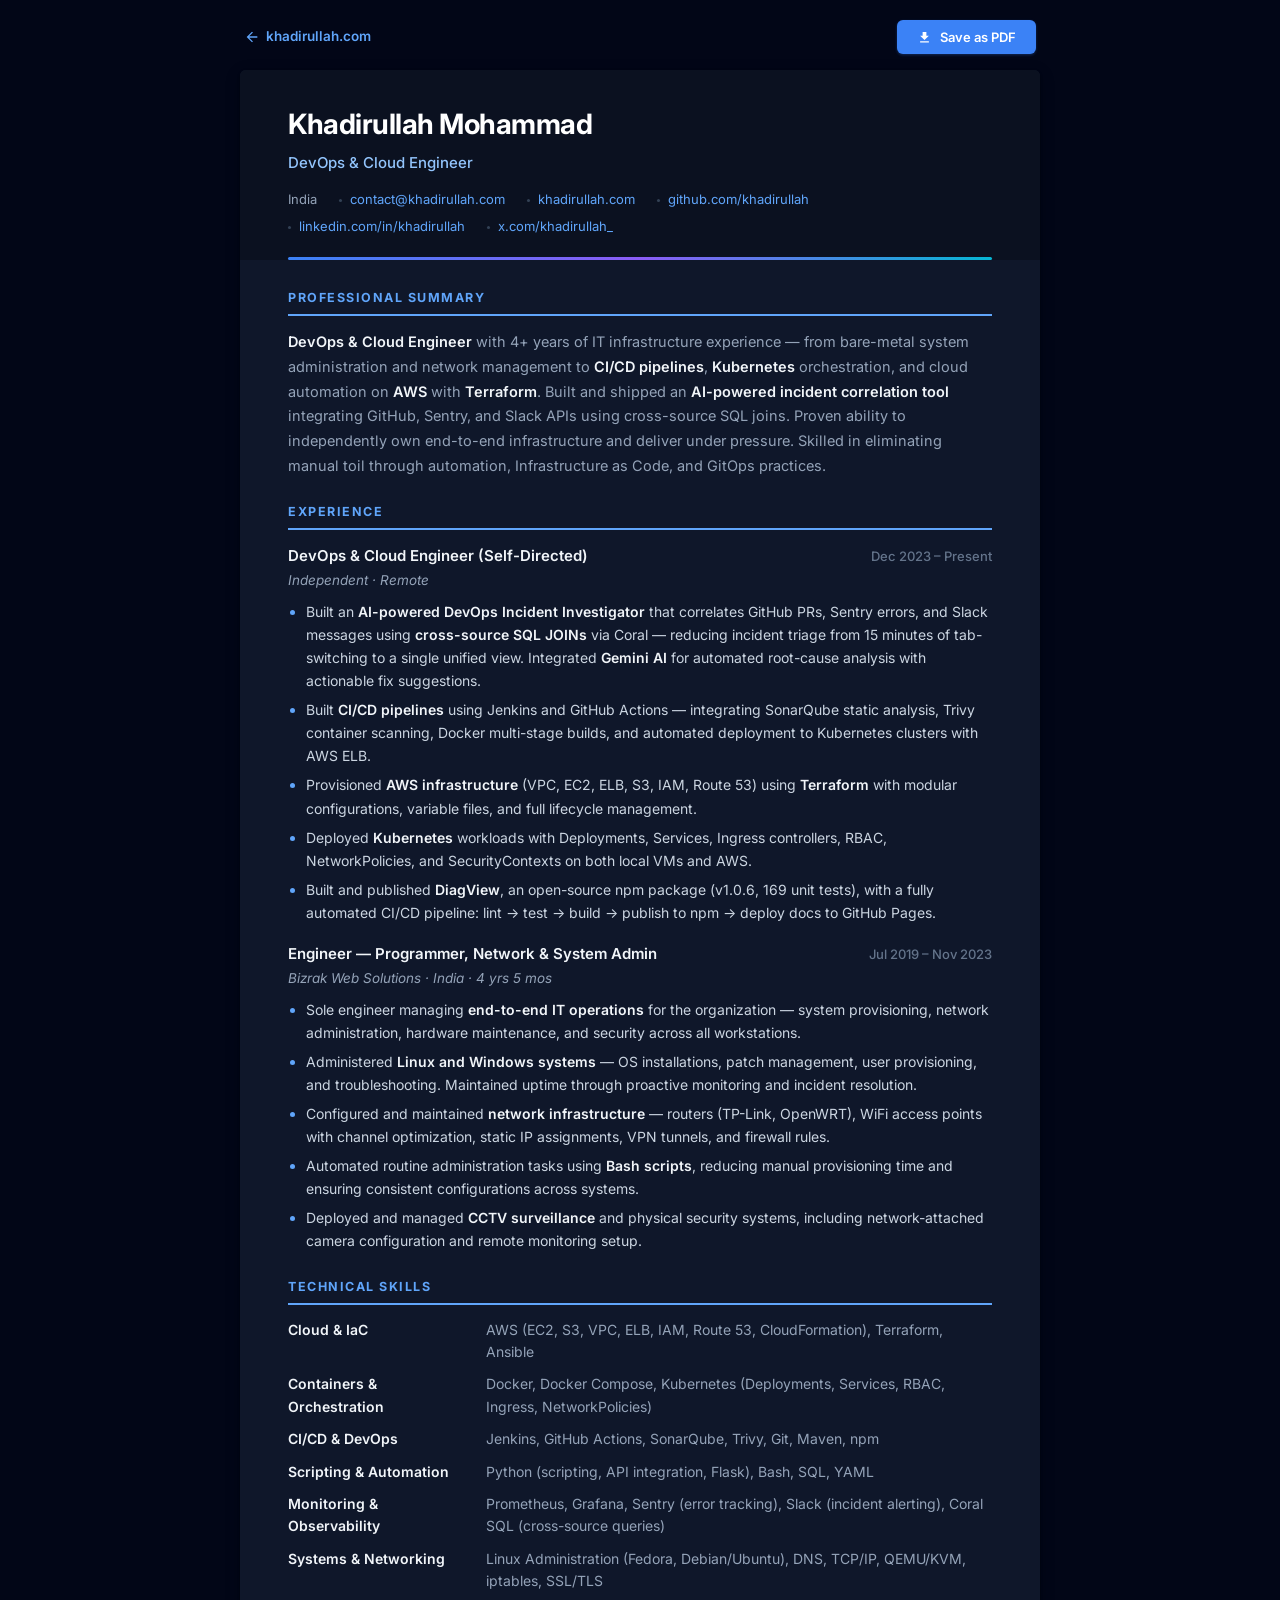
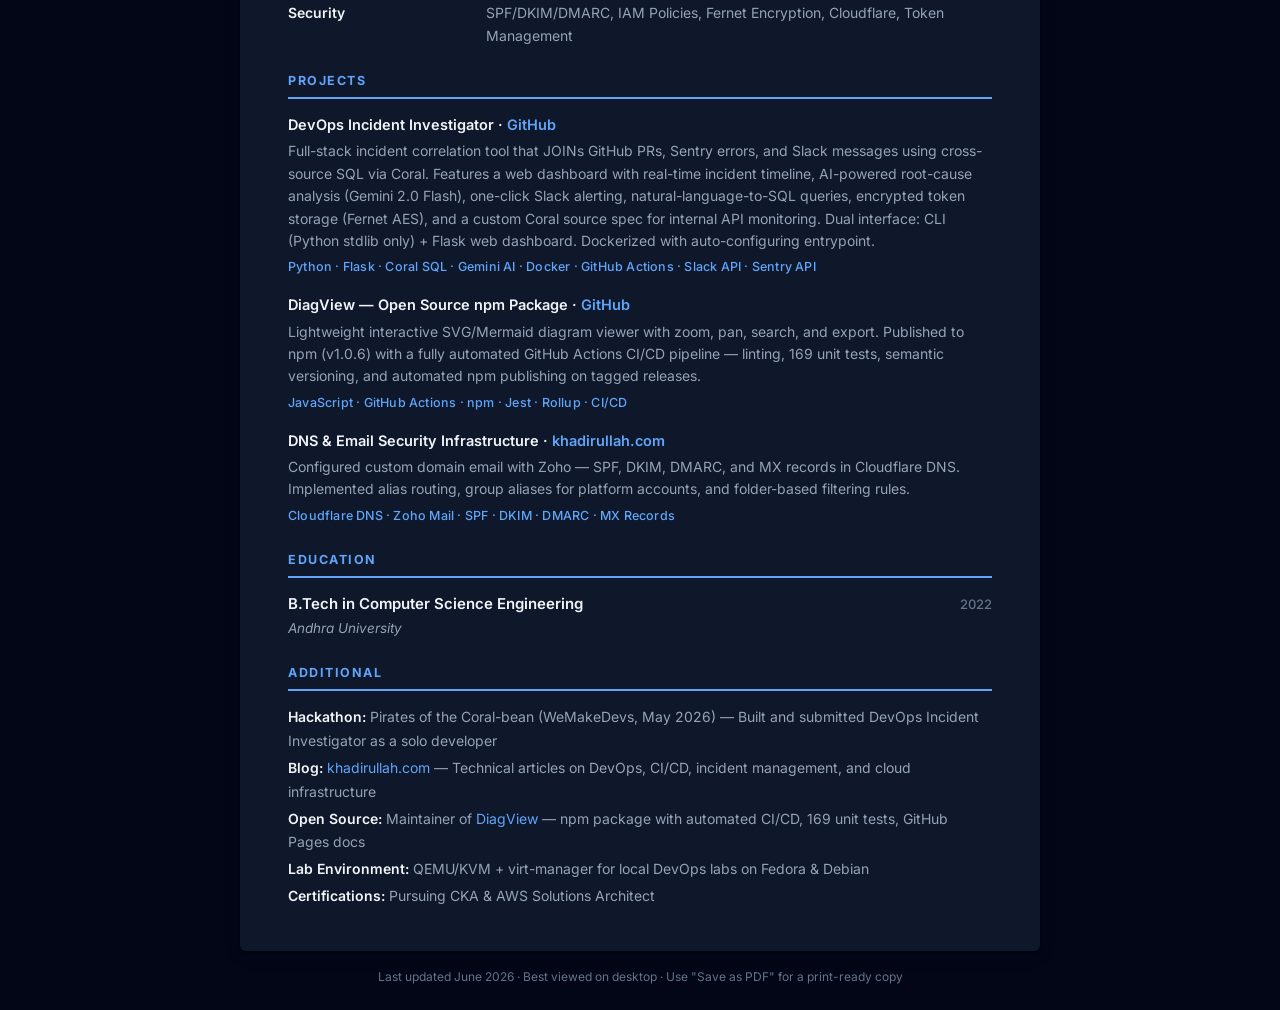
==== commit fa452171: "feat: standardize brand identity and optimize repository assets - Optimize site title to "Khadirulla" ====
--- a/static/resume/index.html
+++ b/static/resume/index.html
@@ -557,6 +557,7 @@
         <span><a href="https://khadirullah.com">khadirullah.com</a></span>
         <span><a href="https://github.com/khadirullah">github.com/khadirullah</a></span>
         <span><a href="https://linkedin.com/in/khadirullah">linkedin.com/in/khadirullah</a></span>
+        <span><a href="https://x.com/khadirullah_">x.com/khadirullah_</a></span>
       </div>
     </div>
 
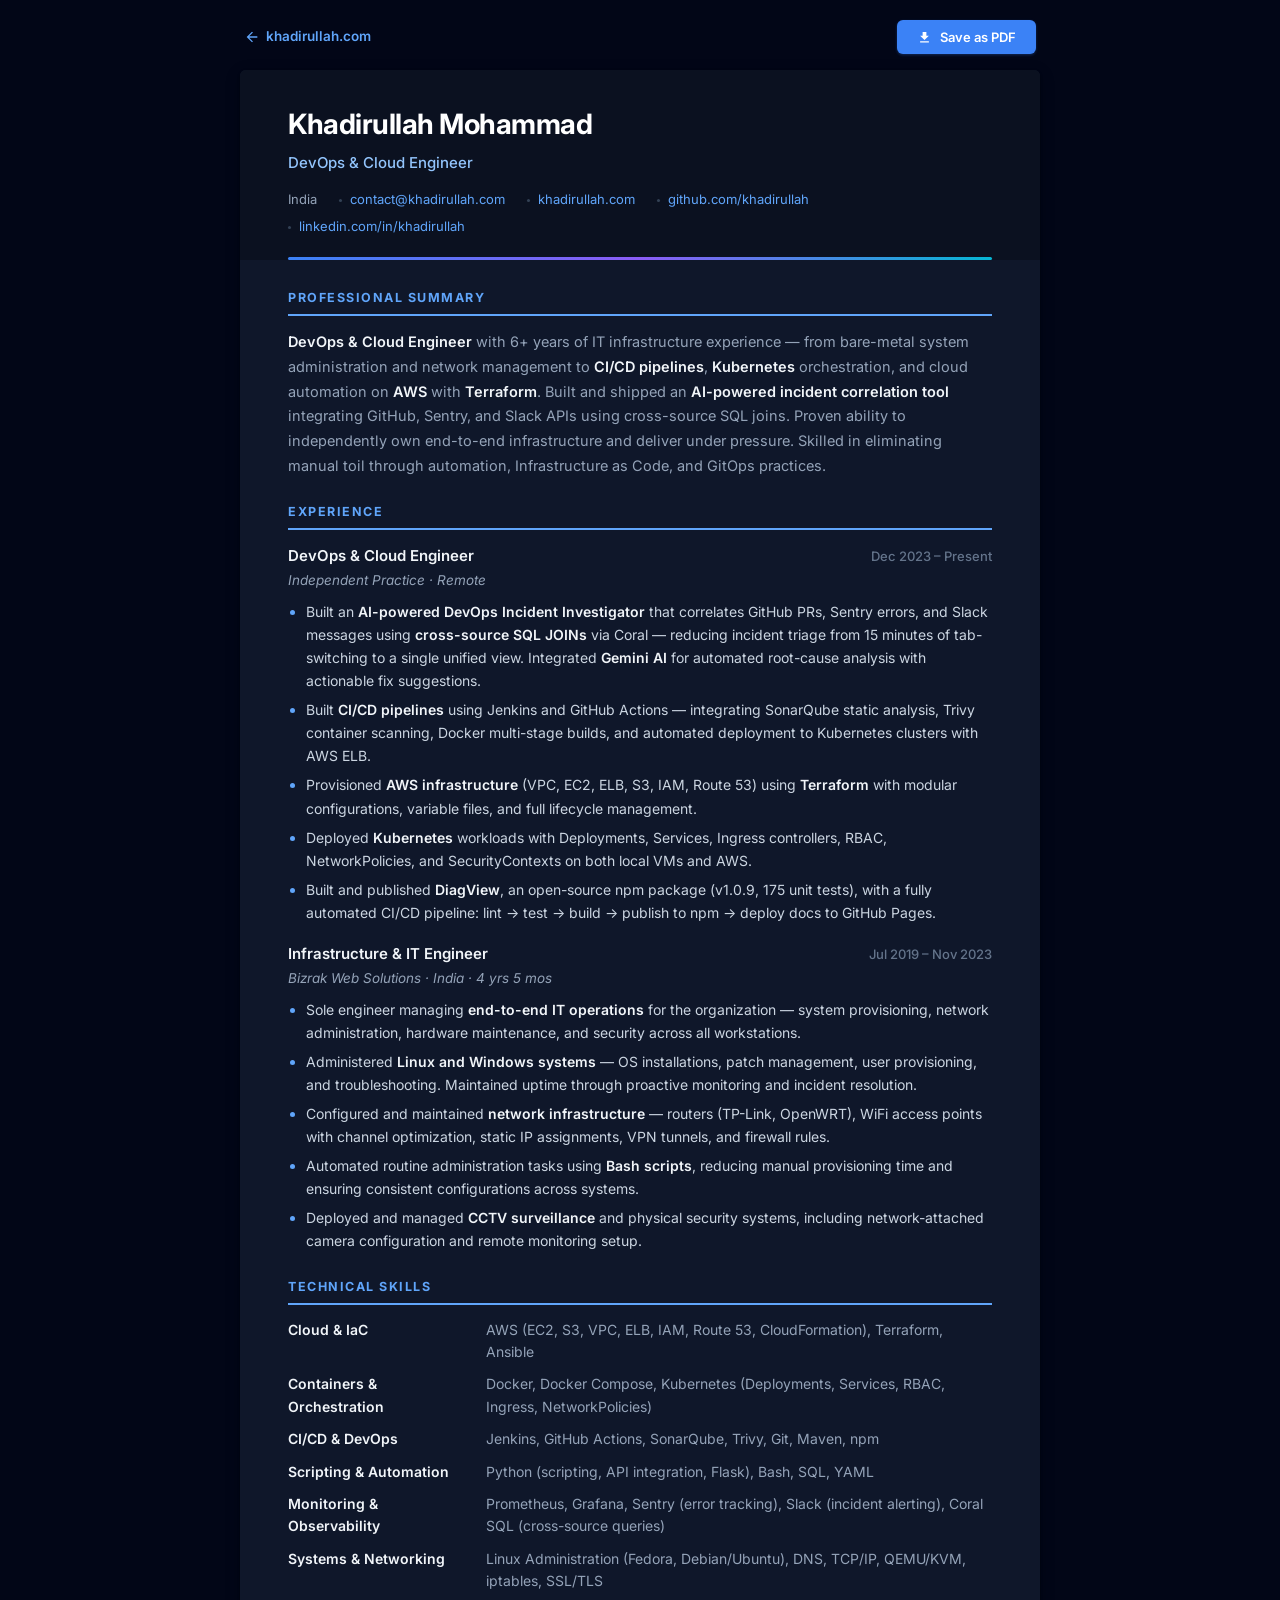
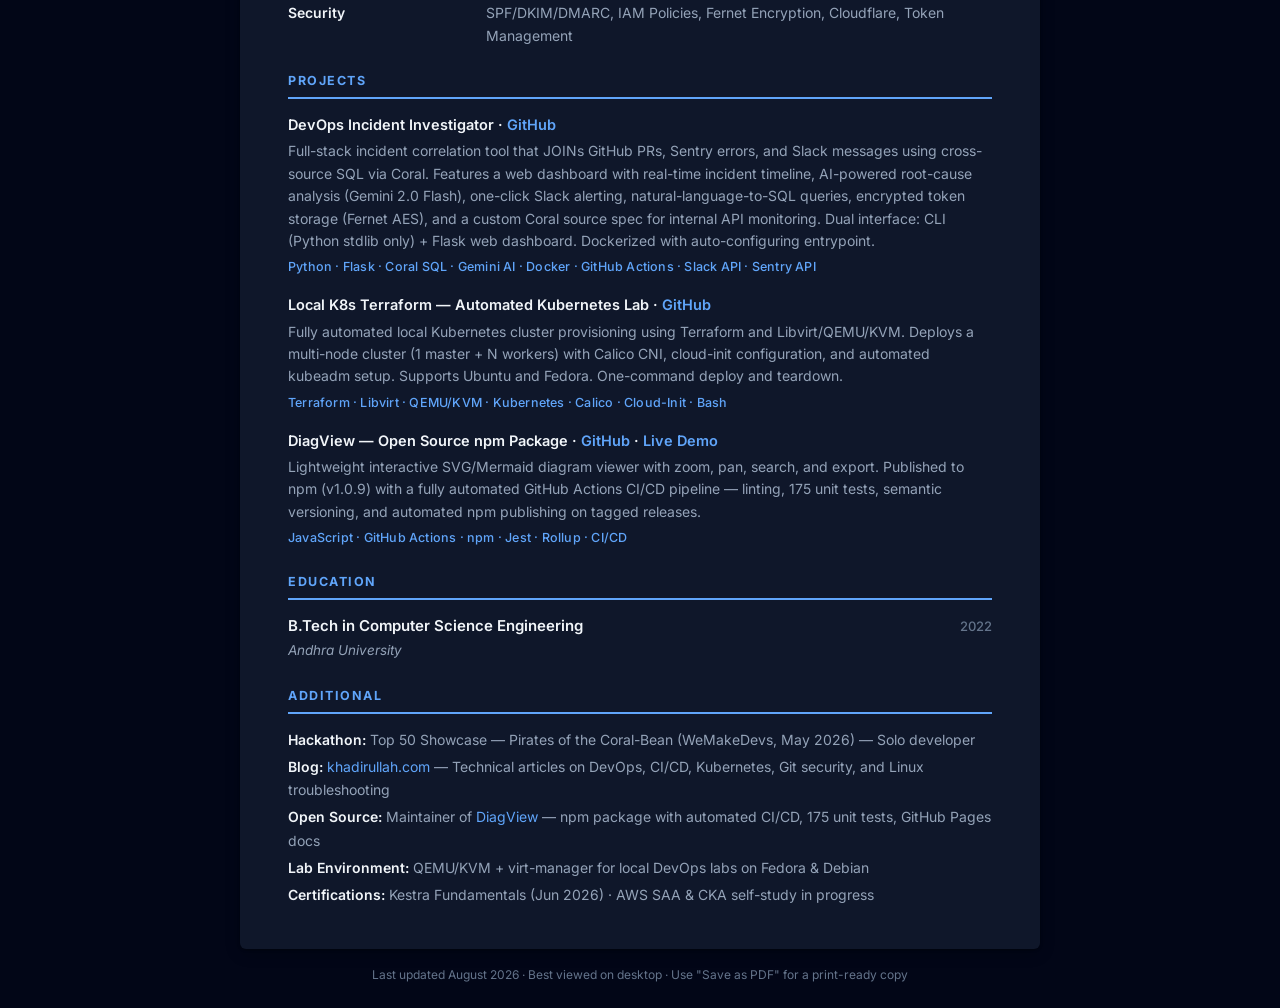
==== commit 9237a235: "feat: update resume with current projects, titles, and certifications - Replace DNS project with Loc" ====
--- a/static/resume/index.html
+++ b/static/resume/index.html
@@ -557,7 +557,6 @@
         <span><a href="https://khadirullah.com">khadirullah.com</a></span>
         <span><a href="https://github.com/khadirullah">github.com/khadirullah</a></span>
         <span><a href="https://linkedin.com/in/khadirullah">linkedin.com/in/khadirullah</a></span>
-        <span><a href="https://x.com/khadirullah_">x.com/khadirullah_</a></span>
       </div>
     </div>
 
@@ -568,7 +567,7 @@
       <div class="section summary">
         <div class="section-title">Professional Summary</div>
         <p>
-          <b>DevOps & Cloud Engineer</b> with 4+ years of IT infrastructure experience — from bare-metal system administration and network management to <b>CI/CD pipelines</b>, <b>Kubernetes</b> orchestration, and cloud automation on <b>AWS</b> with <b>Terraform</b>. Built and shipped an <b>AI-powered incident correlation tool</b> integrating GitHub, Sentry, and Slack APIs using cross-source SQL joins. Proven ability to independently own end-to-end infrastructure and deliver under pressure. Skilled in eliminating manual toil through automation, Infrastructure as Code, and GitOps practices.
+          <b>DevOps & Cloud Engineer</b> with 6+ years of IT infrastructure experience — from bare-metal system administration and network management to <b>CI/CD pipelines</b>, <b>Kubernetes</b> orchestration, and cloud automation on <b>AWS</b> with <b>Terraform</b>. Built and shipped an <b>AI-powered incident correlation tool</b> integrating GitHub, Sentry, and Slack APIs using cross-source SQL joins. Proven ability to independently own end-to-end infrastructure and deliver under pressure. Skilled in eliminating manual toil through automation, Infrastructure as Code, and GitOps practices.
         </p>
       </div>
 
@@ -578,22 +577,22 @@
 
         <div class="entry">
           <div class="entry-header">
-            <span class="entry-title">DevOps & Cloud Engineer (Self-Directed)</span>
+            <span class="entry-title">DevOps & Cloud Engineer</span>
             <span class="entry-date">Dec 2023 – Present</span>
           </div>
-          <div class="entry-subtitle">Independent · Remote</div>
+          <div class="entry-subtitle">Independent Practice · Remote</div>
           <ul>
             <li>Built an <b>AI-powered DevOps Incident Investigator</b> that correlates GitHub PRs, Sentry errors, and Slack messages using <b>cross-source SQL JOINs</b> via Coral — reducing incident triage from 15 minutes of tab-switching to a single unified view. Integrated <b>Gemini AI</b> for automated root-cause analysis with actionable fix suggestions.</li>
             <li>Built <b>CI/CD pipelines</b> using Jenkins and GitHub Actions — integrating SonarQube static analysis, Trivy container scanning, Docker multi-stage builds, and automated deployment to Kubernetes clusters with AWS ELB.</li>
             <li>Provisioned <b>AWS infrastructure</b> (VPC, EC2, ELB, S3, IAM, Route 53) using <b>Terraform</b> with modular configurations, variable files, and full lifecycle management.</li>
             <li>Deployed <b>Kubernetes</b> workloads with Deployments, Services, Ingress controllers, RBAC, NetworkPolicies, and SecurityContexts on both local VMs and AWS.</li>
-            <li>Built and published <b>DiagView</b>, an open-source npm package (v1.0.6, 169 unit tests), with a fully automated CI/CD pipeline: lint → test → build → publish to npm → deploy docs to GitHub Pages.</li>
+            <li>Built and published <b>DiagView</b>, an open-source npm package (v1.0.9, 175 unit tests), with a fully automated CI/CD pipeline: lint → test → build → publish to npm → deploy docs to GitHub Pages.</li>
           </ul>
         </div>
 
         <div class="entry">
           <div class="entry-header">
-            <span class="entry-title">Engineer — Programmer, Network & System Admin</span>
+            <span class="entry-title">Infrastructure & IT Engineer</span>
             <span class="entry-date">Jul 2019 – Nov 2023</span>
           </div>
           <div class="entry-subtitle">Bizrak Web Solutions · India · 4 yrs 5 mos</div>
@@ -645,15 +644,15 @@
         </div>
 
         <div class="project-entry">
-          <div class="project-name">DiagView — Open Source npm Package · <a href="https://github.com/khadirullah/diagview">GitHub</a></div>
-          <div class="project-desc">Lightweight interactive SVG/Mermaid diagram viewer with zoom, pan, search, and export. Published to npm (v1.0.6) with a fully automated GitHub Actions CI/CD pipeline — linting, 169 unit tests, semantic versioning, and automated npm publishing on tagged releases.</div>
+          <div class="project-name">Local K8s Terraform — Automated Kubernetes Lab · <a href="https://github.com/khadirullah/local-k8s-terraform">GitHub</a></div>
+          <div class="project-desc">Fully automated local Kubernetes cluster provisioning using Terraform and Libvirt/QEMU/KVM. Deploys a multi-node cluster (1 master + N workers) with Calico CNI, cloud-init configuration, and automated kubeadm setup. Supports Ubuntu and Fedora. One-command deploy and teardown.</div>
+          <div class="project-tech">Terraform · Libvirt · QEMU/KVM · Kubernetes · Calico · Cloud-Init · Bash</div>
+        </div>
+
+        <div class="project-entry">
+          <div class="project-name">DiagView — Open Source npm Package · <a href="https://github.com/khadirullah/diagview">GitHub</a> · <a href="https://khadirullah.github.io/diagview/">Live Demo</a></div>
+          <div class="project-desc">Lightweight interactive SVG/Mermaid diagram viewer with zoom, pan, search, and export. Published to npm (v1.0.9) with a fully automated GitHub Actions CI/CD pipeline — linting, 175 unit tests, semantic versioning, and automated npm publishing on tagged releases.</div>
           <div class="project-tech">JavaScript · GitHub Actions · npm · Jest · Rollup · CI/CD</div>
-        </div>
-
-        <div class="project-entry">
-          <div class="project-name">DNS & Email Security Infrastructure · <a href="https://khadirullah.com">khadirullah.com</a></div>
-          <div class="project-desc">Configured custom domain email with Zoho — SPF, DKIM, DMARC, and MX records in Cloudflare DNS. Implemented alias routing, group aliases for platform accounts, and folder-based filtering rules.</div>
-          <div class="project-tech">Cloudflare DNS · Zoho Mail · SPF · DKIM · DMARC · MX Records</div>
         </div>
 
       </div>
@@ -674,11 +673,11 @@
       <div class="section">
         <div class="section-title">Additional</div>
         <ul class="additional-list">
-          <li><b>Hackathon:</b> Pirates of the Coral-bean (WeMakeDevs, May 2026) — Built and submitted DevOps Incident Investigator as a solo developer</li>
-          <li><b>Blog:</b> <a href="https://khadirullah.com">khadirullah.com</a> — Technical articles on DevOps, CI/CD, incident management, and cloud infrastructure</li>
-          <li><b>Open Source:</b> Maintainer of <a href="https://github.com/khadirullah/diagview">DiagView</a> — npm package with automated CI/CD, 169 unit tests, GitHub Pages docs</li>
+          <li><b>Hackathon:</b> Top 50 Showcase — Pirates of the Coral-Bean (WeMakeDevs, May 2026) — Solo developer</li>
+          <li><b>Blog:</b> <a href="https://khadirullah.com">khadirullah.com</a> — Technical articles on DevOps, CI/CD, Kubernetes, Git security, and Linux troubleshooting</li>
+          <li><b>Open Source:</b> Maintainer of <a href="https://github.com/khadirullah/diagview">DiagView</a> — npm package with automated CI/CD, 175 unit tests, GitHub Pages docs</li>
           <li><b>Lab Environment:</b> QEMU/KVM + virt-manager for local DevOps labs on Fedora & Debian</li>
-          <li><b>Certifications:</b> Pursuing CKA & AWS Solutions Architect</li>
+          <li><b>Certifications:</b> Kestra Fundamentals (Jun 2026) · AWS SAA & CKA self-study in progress</li>
         </ul>
       </div>
 
@@ -686,7 +685,7 @@
   </div>
 
   <div class="footer-note">
-    Last updated June 2026 · Best viewed on desktop · Use "Save as PDF" for a print-ready copy
+    Last updated August 2026 · Best viewed on desktop · Use "Save as PDF" for a print-ready copy
   </div>
 </body>
 
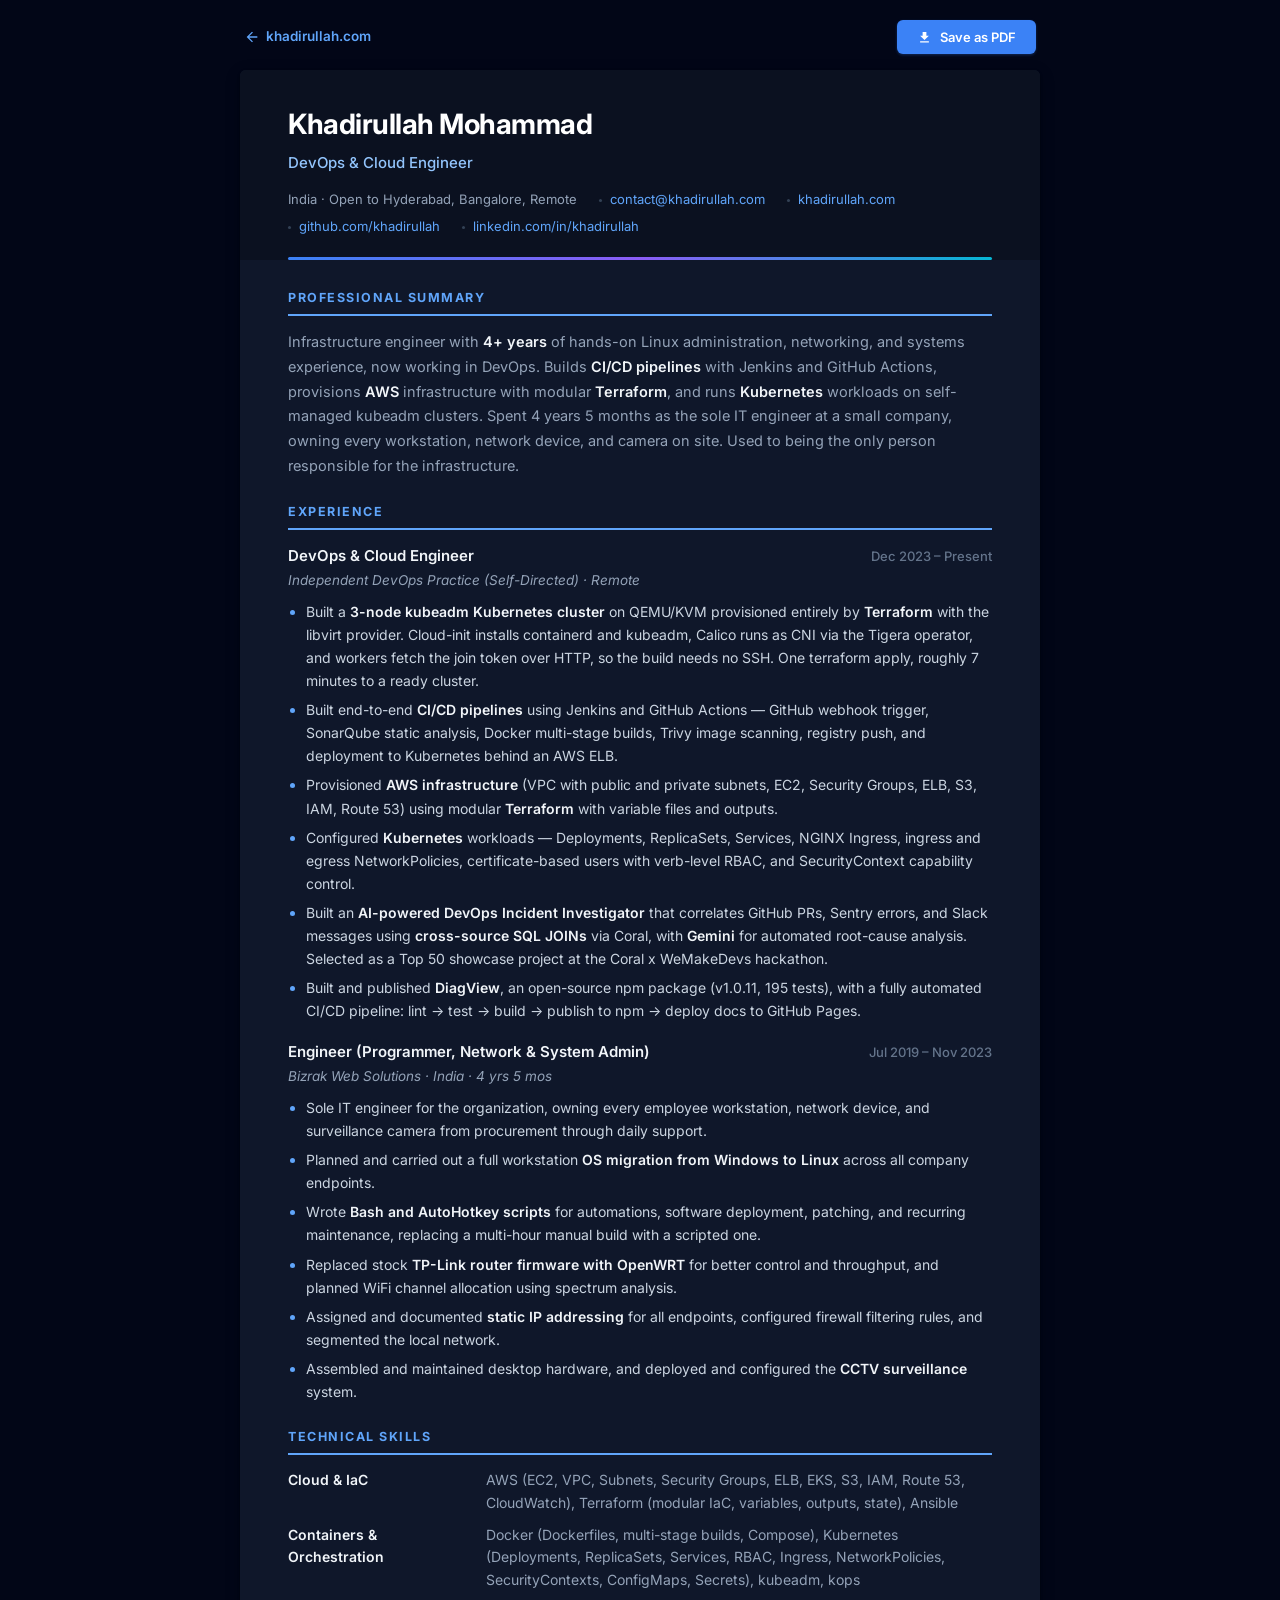
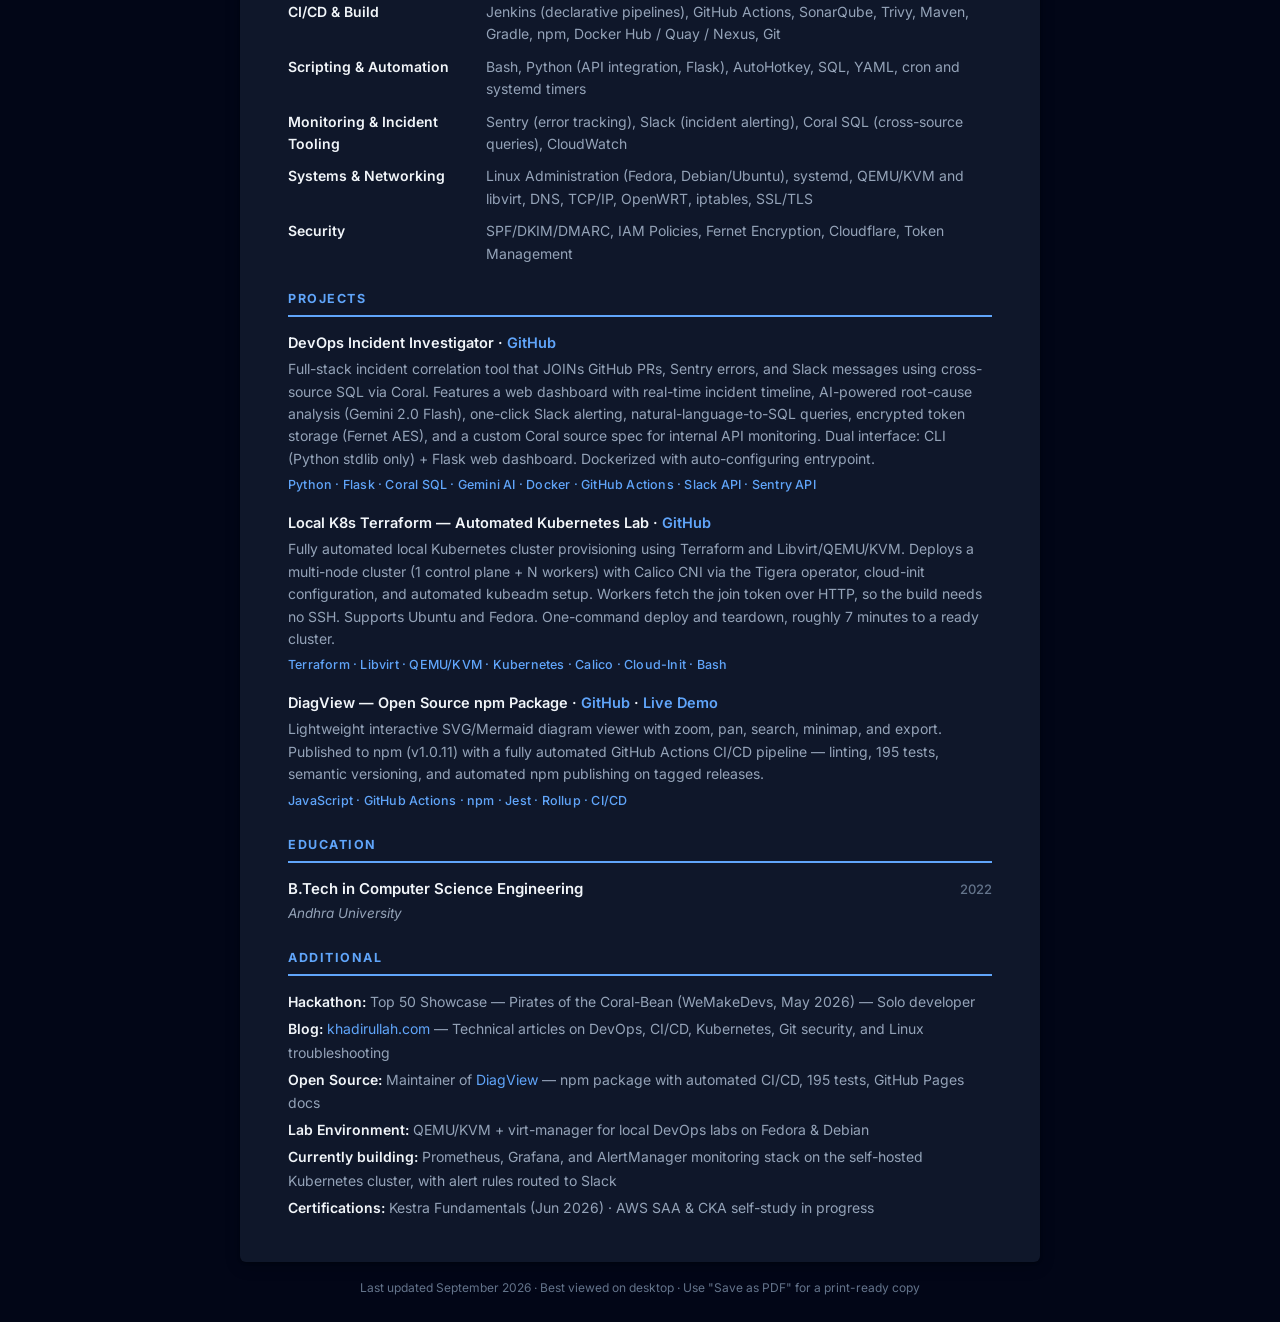
==== commit 8bffb327: "fix: align web resume with verified experience and current project state - Correct experience claim " ====
--- a/static/resume/index.html
+++ b/static/resume/index.html
@@ -552,7 +552,7 @@
       <h1>Khadirullah Mohammad</h1>
       <div class="subtitle">DevOps & Cloud Engineer</div>
       <div class="contact-row">
-        <span>India</span>
+        <span>India · Open to Hyderabad, Bangalore, Remote</span>
         <span><a href="mailto:contact@khadirullah.com">contact@khadirullah.com</a></span>
         <span><a href="https://khadirullah.com">khadirullah.com</a></span>
         <span><a href="https://github.com/khadirullah">github.com/khadirullah</a></span>
@@ -567,7 +567,7 @@
       <div class="section summary">
         <div class="section-title">Professional Summary</div>
         <p>
-          <b>DevOps & Cloud Engineer</b> with 6+ years of IT infrastructure experience — from bare-metal system administration and network management to <b>CI/CD pipelines</b>, <b>Kubernetes</b> orchestration, and cloud automation on <b>AWS</b> with <b>Terraform</b>. Built and shipped an <b>AI-powered incident correlation tool</b> integrating GitHub, Sentry, and Slack APIs using cross-source SQL joins. Proven ability to independently own end-to-end infrastructure and deliver under pressure. Skilled in eliminating manual toil through automation, Infrastructure as Code, and GitOps practices.
+          Infrastructure engineer with <b>4+ years</b> of hands-on Linux administration, networking, and systems experience, now working in DevOps. Builds <b>CI/CD pipelines</b> with Jenkins and GitHub Actions, provisions <b>AWS</b> infrastructure with modular <b>Terraform</b>, and runs <b>Kubernetes</b> workloads on self-managed kubeadm clusters. Spent 4 years 5 months as the sole IT engineer at a small company, owning every workstation, network device, and camera on site. Used to being the only person responsible for the infrastructure.
         </p>
       </div>
 
@@ -580,28 +580,30 @@
             <span class="entry-title">DevOps & Cloud Engineer</span>
             <span class="entry-date">Dec 2023 – Present</span>
           </div>
-          <div class="entry-subtitle">Independent Practice · Remote</div>
+          <div class="entry-subtitle">Independent DevOps Practice (Self-Directed) · Remote</div>
           <ul>
-            <li>Built an <b>AI-powered DevOps Incident Investigator</b> that correlates GitHub PRs, Sentry errors, and Slack messages using <b>cross-source SQL JOINs</b> via Coral — reducing incident triage from 15 minutes of tab-switching to a single unified view. Integrated <b>Gemini AI</b> for automated root-cause analysis with actionable fix suggestions.</li>
-            <li>Built <b>CI/CD pipelines</b> using Jenkins and GitHub Actions — integrating SonarQube static analysis, Trivy container scanning, Docker multi-stage builds, and automated deployment to Kubernetes clusters with AWS ELB.</li>
-            <li>Provisioned <b>AWS infrastructure</b> (VPC, EC2, ELB, S3, IAM, Route 53) using <b>Terraform</b> with modular configurations, variable files, and full lifecycle management.</li>
-            <li>Deployed <b>Kubernetes</b> workloads with Deployments, Services, Ingress controllers, RBAC, NetworkPolicies, and SecurityContexts on both local VMs and AWS.</li>
-            <li>Built and published <b>DiagView</b>, an open-source npm package (v1.0.9, 175 unit tests), with a fully automated CI/CD pipeline: lint → test → build → publish to npm → deploy docs to GitHub Pages.</li>
+            <li>Built a <b>3-node kubeadm Kubernetes cluster</b> on QEMU/KVM provisioned entirely by <b>Terraform</b> with the libvirt provider. Cloud-init installs containerd and kubeadm, Calico runs as CNI via the Tigera operator, and workers fetch the join token over HTTP, so the build needs no SSH. One terraform apply, roughly 7 minutes to a ready cluster.</li>
+            <li>Built end-to-end <b>CI/CD pipelines</b> using Jenkins and GitHub Actions — GitHub webhook trigger, SonarQube static analysis, Docker multi-stage builds, Trivy image scanning, registry push, and deployment to Kubernetes behind an AWS ELB.</li>
+            <li>Provisioned <b>AWS infrastructure</b> (VPC with public and private subnets, EC2, Security Groups, ELB, S3, IAM, Route 53) using modular <b>Terraform</b> with variable files and outputs.</li>
+            <li>Configured <b>Kubernetes</b> workloads — Deployments, ReplicaSets, Services, NGINX Ingress, ingress and egress NetworkPolicies, certificate-based users with verb-level RBAC, and SecurityContext capability control.</li>
+            <li>Built an <b>AI-powered DevOps Incident Investigator</b> that correlates GitHub PRs, Sentry errors, and Slack messages using <b>cross-source SQL JOINs</b> via Coral, with <b>Gemini</b> for automated root-cause analysis. Selected as a Top 50 showcase project at the Coral x WeMakeDevs hackathon.</li>
+            <li>Built and published <b>DiagView</b>, an open-source npm package (v1.0.11, 195 tests), with a fully automated CI/CD pipeline: lint → test → build → publish to npm → deploy docs to GitHub Pages.</li>
           </ul>
         </div>
 
         <div class="entry">
           <div class="entry-header">
-            <span class="entry-title">Infrastructure & IT Engineer</span>
+            <span class="entry-title">Engineer (Programmer, Network & System Admin)</span>
             <span class="entry-date">Jul 2019 – Nov 2023</span>
           </div>
           <div class="entry-subtitle">Bizrak Web Solutions · India · 4 yrs 5 mos</div>
           <ul>
-            <li>Sole engineer managing <b>end-to-end IT operations</b> for the organization — system provisioning, network administration, hardware maintenance, and security across all workstations.</li>
-            <li>Administered <b>Linux and Windows systems</b> — OS installations, patch management, user provisioning, and troubleshooting. Maintained uptime through proactive monitoring and incident resolution.</li>
-            <li>Configured and maintained <b>network infrastructure</b> — routers (TP-Link, OpenWRT), WiFi access points with channel optimization, static IP assignments, VPN tunnels, and firewall rules.</li>
-            <li>Automated routine administration tasks using <b>Bash scripts</b>, reducing manual provisioning time and ensuring consistent configurations across systems.</li>
-            <li>Deployed and managed <b>CCTV surveillance</b> and physical security systems, including network-attached camera configuration and remote monitoring setup.</li>
+            <li>Sole IT engineer for the organization, owning every employee workstation, network device, and surveillance camera from procurement through daily support.</li>
+            <li>Planned and carried out a full workstation <b>OS migration from Windows to Linux</b> across all company endpoints.</li>
+            <li>Wrote <b>Bash and AutoHotkey scripts</b> for automations, software deployment, patching, and recurring maintenance, replacing a multi-hour manual build with a scripted one.</li>
+            <li>Replaced stock <b>TP-Link router firmware with OpenWRT</b> for better control and throughput, and planned WiFi channel allocation using spectrum analysis.</li>
+            <li>Assigned and documented <b>static IP addressing</b> for all endpoints, configured firewall filtering rules, and segmented the local network.</li>
+            <li>Assembled and maintained desktop hardware, and deployed and configured the <b>CCTV surveillance</b> system.</li>
           </ul>
         </div>
       </div>
@@ -611,22 +613,22 @@
         <div class="section-title">Technical Skills</div>
         <div class="skills-grid">
           <span class="skill-category">Cloud & IaC</span>
-          <span class="skill-items">AWS (EC2, S3, VPC, ELB, IAM, Route 53, CloudFormation), Terraform, Ansible</span>
+          <span class="skill-items">AWS (EC2, VPC, Subnets, Security Groups, ELB, EKS, S3, IAM, Route 53, CloudWatch), Terraform (modular IaC, variables, outputs, state), Ansible</span>
 
           <span class="skill-category">Containers & Orchestration</span>
-          <span class="skill-items">Docker, Docker Compose, Kubernetes (Deployments, Services, RBAC, Ingress, NetworkPolicies)</span>
-
-          <span class="skill-category">CI/CD & DevOps</span>
-          <span class="skill-items">Jenkins, GitHub Actions, SonarQube, Trivy, Git, Maven, npm</span>
+          <span class="skill-items">Docker (Dockerfiles, multi-stage builds, Compose), Kubernetes (Deployments, ReplicaSets, Services, RBAC, Ingress, NetworkPolicies, SecurityContexts, ConfigMaps, Secrets), kubeadm, kops</span>
+
+          <span class="skill-category">CI/CD & Build</span>
+          <span class="skill-items">Jenkins (declarative pipelines), GitHub Actions, SonarQube, Trivy, Maven, Gradle, npm, Docker Hub / Quay / Nexus, Git</span>
 
           <span class="skill-category">Scripting & Automation</span>
-          <span class="skill-items">Python (scripting, API integration, Flask), Bash, SQL, YAML</span>
-
-          <span class="skill-category">Monitoring & Observability</span>
-          <span class="skill-items">Prometheus, Grafana, Sentry (error tracking), Slack (incident alerting), Coral SQL (cross-source queries)</span>
+          <span class="skill-items">Bash, Python (API integration, Flask), AutoHotkey, SQL, YAML, cron and systemd timers</span>
+
+          <span class="skill-category">Monitoring & Incident Tooling</span>
+          <span class="skill-items">Sentry (error tracking), Slack (incident alerting), Coral SQL (cross-source queries), CloudWatch</span>
 
           <span class="skill-category">Systems & Networking</span>
-          <span class="skill-items">Linux Administration (Fedora, Debian/Ubuntu), DNS, TCP/IP, QEMU/KVM, iptables, SSL/TLS</span>
+          <span class="skill-items">Linux Administration (Fedora, Debian/Ubuntu), systemd, QEMU/KVM and libvirt, DNS, TCP/IP, OpenWRT, iptables, SSL/TLS</span>
 
           <span class="skill-category">Security</span>
           <span class="skill-items">SPF/DKIM/DMARC, IAM Policies, Fernet Encryption, Cloudflare, Token Management</span>
@@ -645,13 +647,13 @@
 
         <div class="project-entry">
           <div class="project-name">Local K8s Terraform — Automated Kubernetes Lab · <a href="https://github.com/khadirullah/local-k8s-terraform">GitHub</a></div>
-          <div class="project-desc">Fully automated local Kubernetes cluster provisioning using Terraform and Libvirt/QEMU/KVM. Deploys a multi-node cluster (1 master + N workers) with Calico CNI, cloud-init configuration, and automated kubeadm setup. Supports Ubuntu and Fedora. One-command deploy and teardown.</div>
+          <div class="project-desc">Fully automated local Kubernetes cluster provisioning using Terraform and Libvirt/QEMU/KVM. Deploys a multi-node cluster (1 control plane + N workers) with Calico CNI via the Tigera operator, cloud-init configuration, and automated kubeadm setup. Workers fetch the join token over HTTP, so the build needs no SSH. Supports Ubuntu and Fedora. One-command deploy and teardown, roughly 7 minutes to a ready cluster.</div>
           <div class="project-tech">Terraform · Libvirt · QEMU/KVM · Kubernetes · Calico · Cloud-Init · Bash</div>
         </div>
 
         <div class="project-entry">
           <div class="project-name">DiagView — Open Source npm Package · <a href="https://github.com/khadirullah/diagview">GitHub</a> · <a href="https://khadirullah.github.io/diagview/">Live Demo</a></div>
-          <div class="project-desc">Lightweight interactive SVG/Mermaid diagram viewer with zoom, pan, search, and export. Published to npm (v1.0.9) with a fully automated GitHub Actions CI/CD pipeline — linting, 175 unit tests, semantic versioning, and automated npm publishing on tagged releases.</div>
+          <div class="project-desc">Lightweight interactive SVG/Mermaid diagram viewer with zoom, pan, search, minimap, and export. Published to npm (v1.0.11) with a fully automated GitHub Actions CI/CD pipeline — linting, 195 tests, semantic versioning, and automated npm publishing on tagged releases.</div>
           <div class="project-tech">JavaScript · GitHub Actions · npm · Jest · Rollup · CI/CD</div>
         </div>
 
@@ -675,8 +677,9 @@
         <ul class="additional-list">
           <li><b>Hackathon:</b> Top 50 Showcase — Pirates of the Coral-Bean (WeMakeDevs, May 2026) — Solo developer</li>
           <li><b>Blog:</b> <a href="https://khadirullah.com">khadirullah.com</a> — Technical articles on DevOps, CI/CD, Kubernetes, Git security, and Linux troubleshooting</li>
-          <li><b>Open Source:</b> Maintainer of <a href="https://github.com/khadirullah/diagview">DiagView</a> — npm package with automated CI/CD, 175 unit tests, GitHub Pages docs</li>
+          <li><b>Open Source:</b> Maintainer of <a href="https://github.com/khadirullah/diagview">DiagView</a> — npm package with automated CI/CD, 195 tests, GitHub Pages docs</li>
           <li><b>Lab Environment:</b> QEMU/KVM + virt-manager for local DevOps labs on Fedora & Debian</li>
+          <li><b>Currently building:</b> Prometheus, Grafana, and AlertManager monitoring stack on the self-hosted Kubernetes cluster, with alert rules routed to Slack</li>
           <li><b>Certifications:</b> Kestra Fundamentals (Jun 2026) · AWS SAA & CKA self-study in progress</li>
         </ul>
       </div>
@@ -685,7 +688,7 @@
   </div>
 
   <div class="footer-note">
-    Last updated August 2026 · Best viewed on desktop · Use "Save as PDF" for a print-ready copy
+    Last updated September 2026 · Best viewed on desktop · Use "Save as PDF" for a print-ready copy
   </div>
 </body>
 
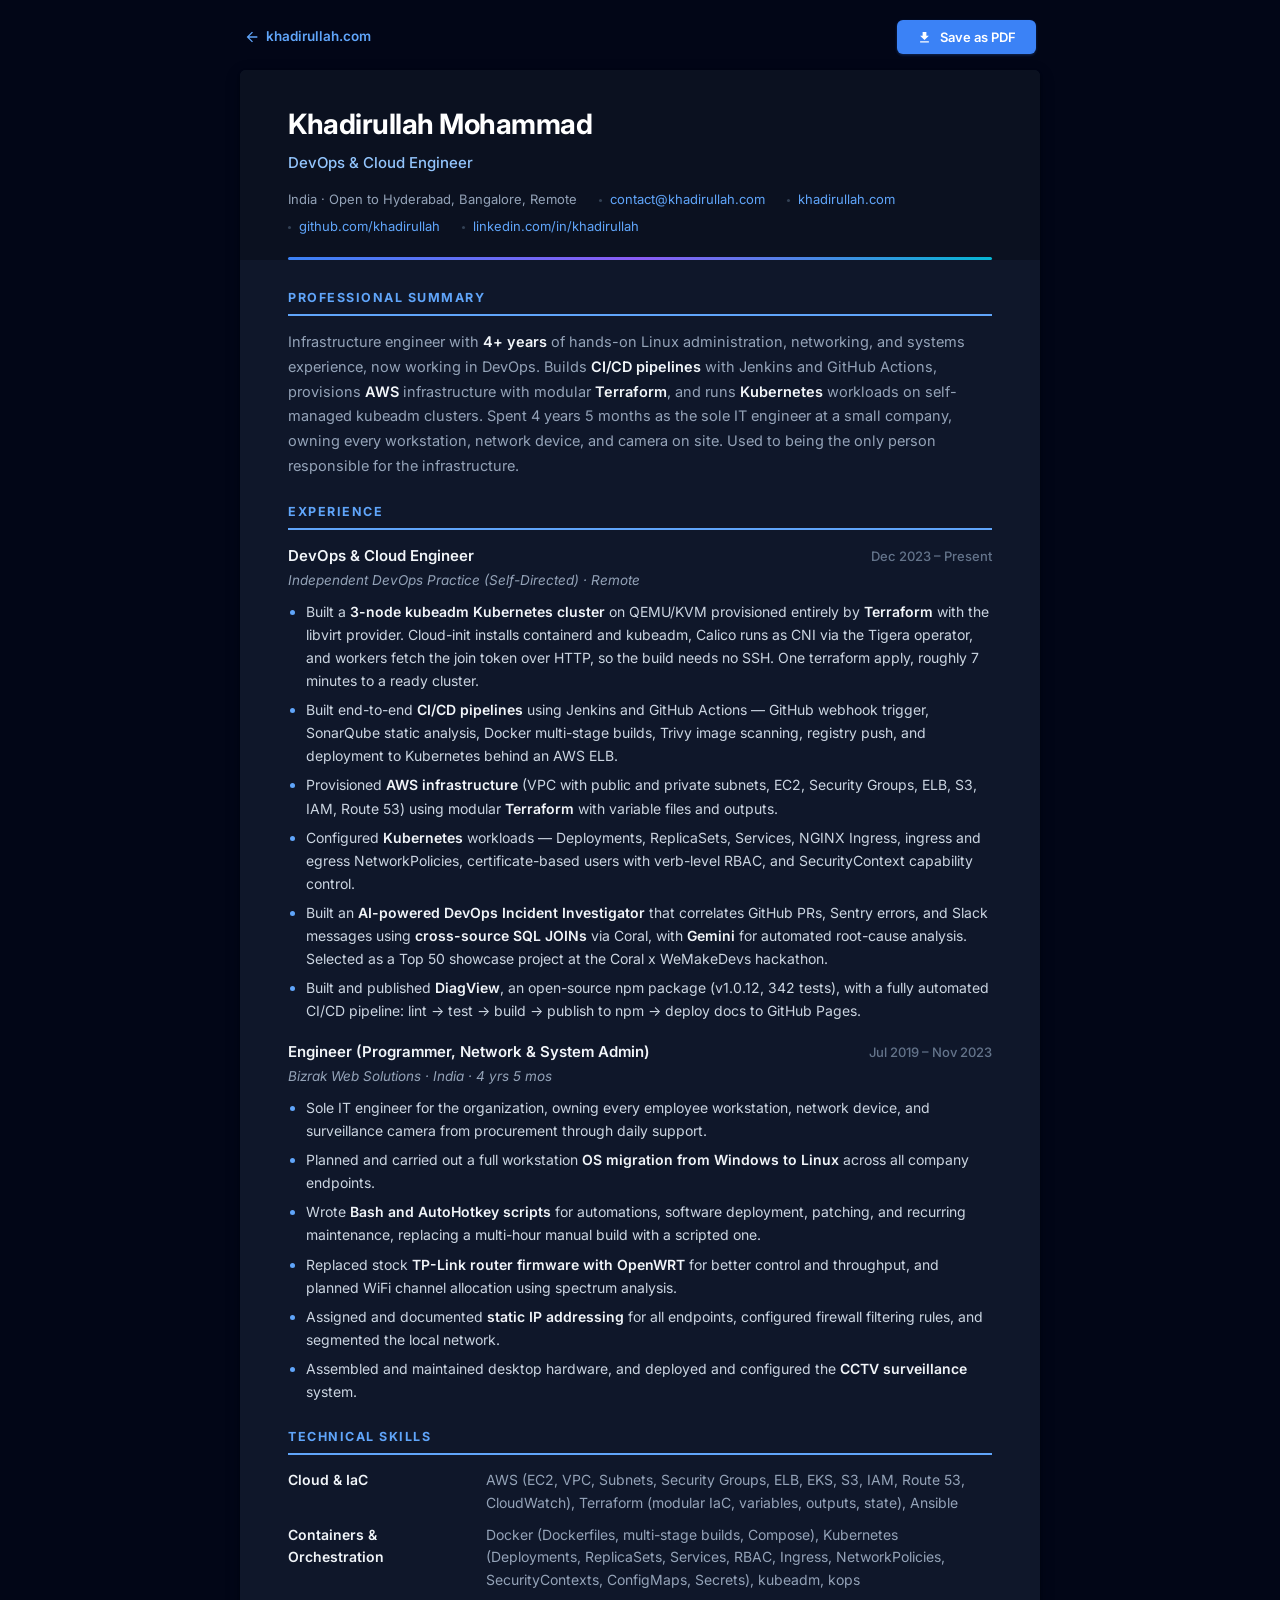
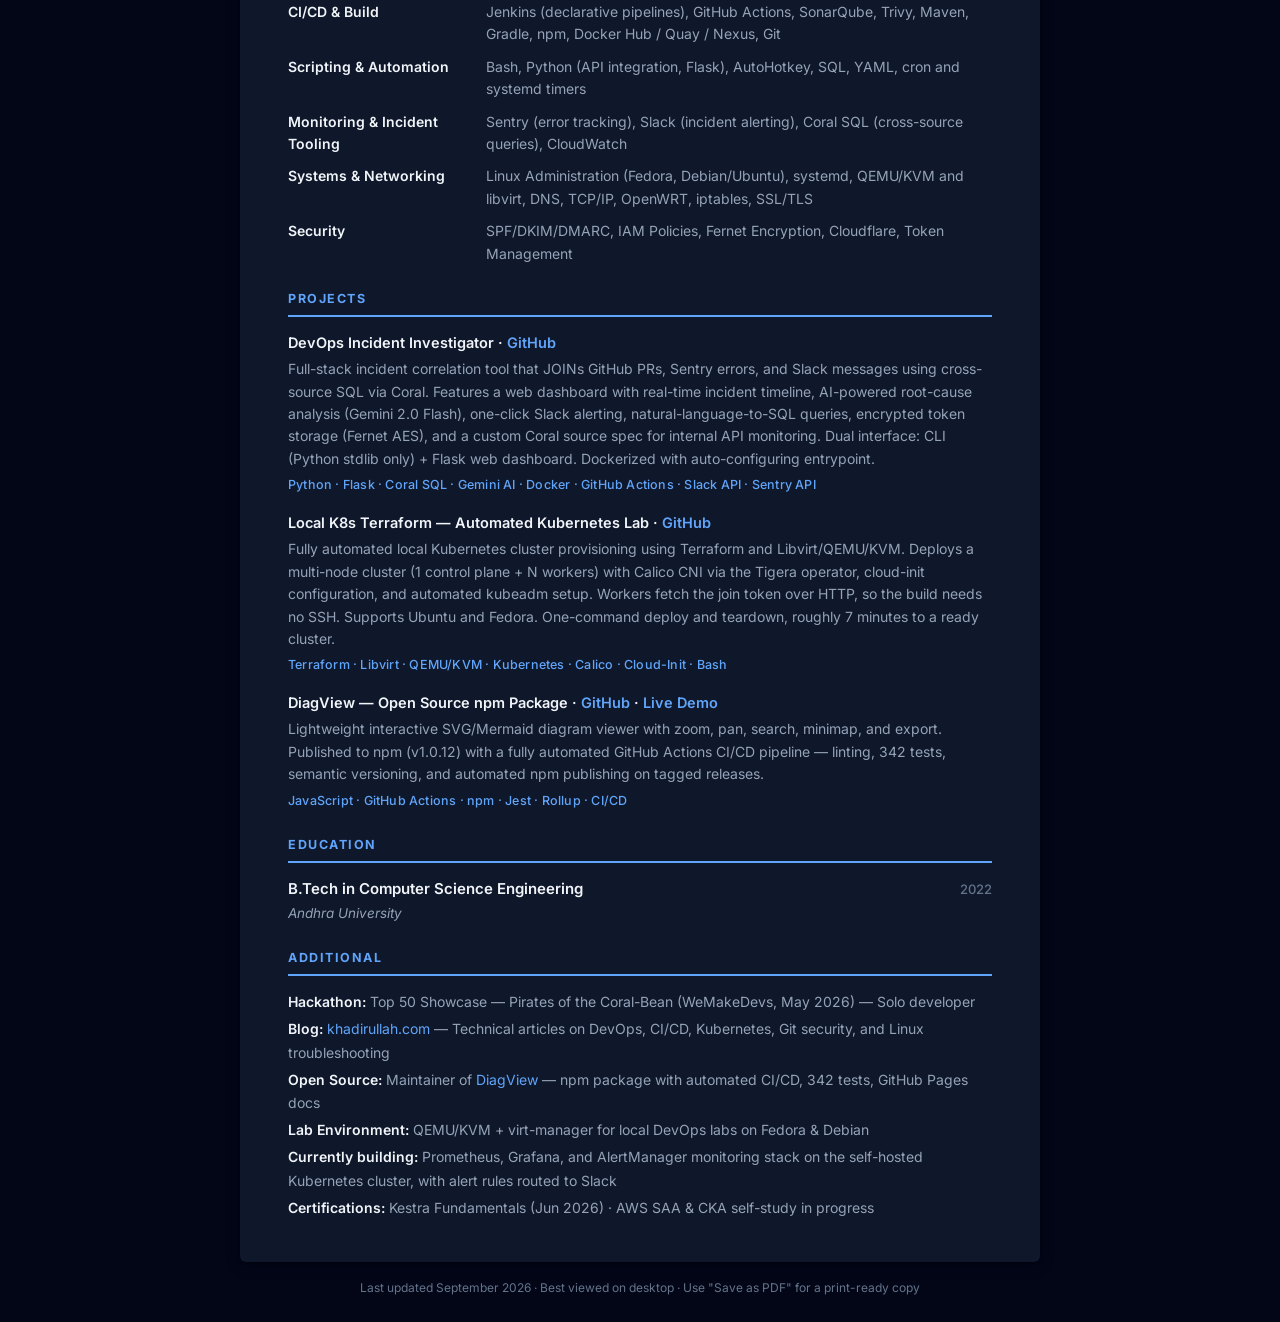
==== commit 3250d652: "fix: update DiagView references to v1.0.12 with 342 tests - Bump version and test count on the resum" ====
--- a/static/resume/index.html
+++ b/static/resume/index.html
@@ -587,7 +587,7 @@
             <li>Provisioned <b>AWS infrastructure</b> (VPC with public and private subnets, EC2, Security Groups, ELB, S3, IAM, Route 53) using modular <b>Terraform</b> with variable files and outputs.</li>
             <li>Configured <b>Kubernetes</b> workloads — Deployments, ReplicaSets, Services, NGINX Ingress, ingress and egress NetworkPolicies, certificate-based users with verb-level RBAC, and SecurityContext capability control.</li>
             <li>Built an <b>AI-powered DevOps Incident Investigator</b> that correlates GitHub PRs, Sentry errors, and Slack messages using <b>cross-source SQL JOINs</b> via Coral, with <b>Gemini</b> for automated root-cause analysis. Selected as a Top 50 showcase project at the Coral x WeMakeDevs hackathon.</li>
-            <li>Built and published <b>DiagView</b>, an open-source npm package (v1.0.11, 195 tests), with a fully automated CI/CD pipeline: lint → test → build → publish to npm → deploy docs to GitHub Pages.</li>
+            <li>Built and published <b>DiagView</b>, an open-source npm package (v1.0.12, 342 tests), with a fully automated CI/CD pipeline: lint → test → build → publish to npm → deploy docs to GitHub Pages.</li>
           </ul>
         </div>
 
@@ -653,7 +653,7 @@
 
         <div class="project-entry">
           <div class="project-name">DiagView — Open Source npm Package · <a href="https://github.com/khadirullah/diagview">GitHub</a> · <a href="https://khadirullah.github.io/diagview/">Live Demo</a></div>
-          <div class="project-desc">Lightweight interactive SVG/Mermaid diagram viewer with zoom, pan, search, minimap, and export. Published to npm (v1.0.11) with a fully automated GitHub Actions CI/CD pipeline — linting, 195 tests, semantic versioning, and automated npm publishing on tagged releases.</div>
+          <div class="project-desc">Lightweight interactive SVG/Mermaid diagram viewer with zoom, pan, search, minimap, and export. Published to npm (v1.0.12) with a fully automated GitHub Actions CI/CD pipeline — linting, 342 tests, semantic versioning, and automated npm publishing on tagged releases.</div>
           <div class="project-tech">JavaScript · GitHub Actions · npm · Jest · Rollup · CI/CD</div>
         </div>
 
@@ -677,7 +677,7 @@
         <ul class="additional-list">
           <li><b>Hackathon:</b> Top 50 Showcase — Pirates of the Coral-Bean (WeMakeDevs, May 2026) — Solo developer</li>
           <li><b>Blog:</b> <a href="https://khadirullah.com">khadirullah.com</a> — Technical articles on DevOps, CI/CD, Kubernetes, Git security, and Linux troubleshooting</li>
-          <li><b>Open Source:</b> Maintainer of <a href="https://github.com/khadirullah/diagview">DiagView</a> — npm package with automated CI/CD, 195 tests, GitHub Pages docs</li>
+          <li><b>Open Source:</b> Maintainer of <a href="https://github.com/khadirullah/diagview">DiagView</a> — npm package with automated CI/CD, 342 tests, GitHub Pages docs</li>
           <li><b>Lab Environment:</b> QEMU/KVM + virt-manager for local DevOps labs on Fedora & Debian</li>
           <li><b>Currently building:</b> Prometheus, Grafana, and AlertManager monitoring stack on the self-hosted Kubernetes cluster, with alert rules routed to Slack</li>
           <li><b>Certifications:</b> Kestra Fundamentals (Jun 2026) · AWS SAA & CKA self-study in progress</li>
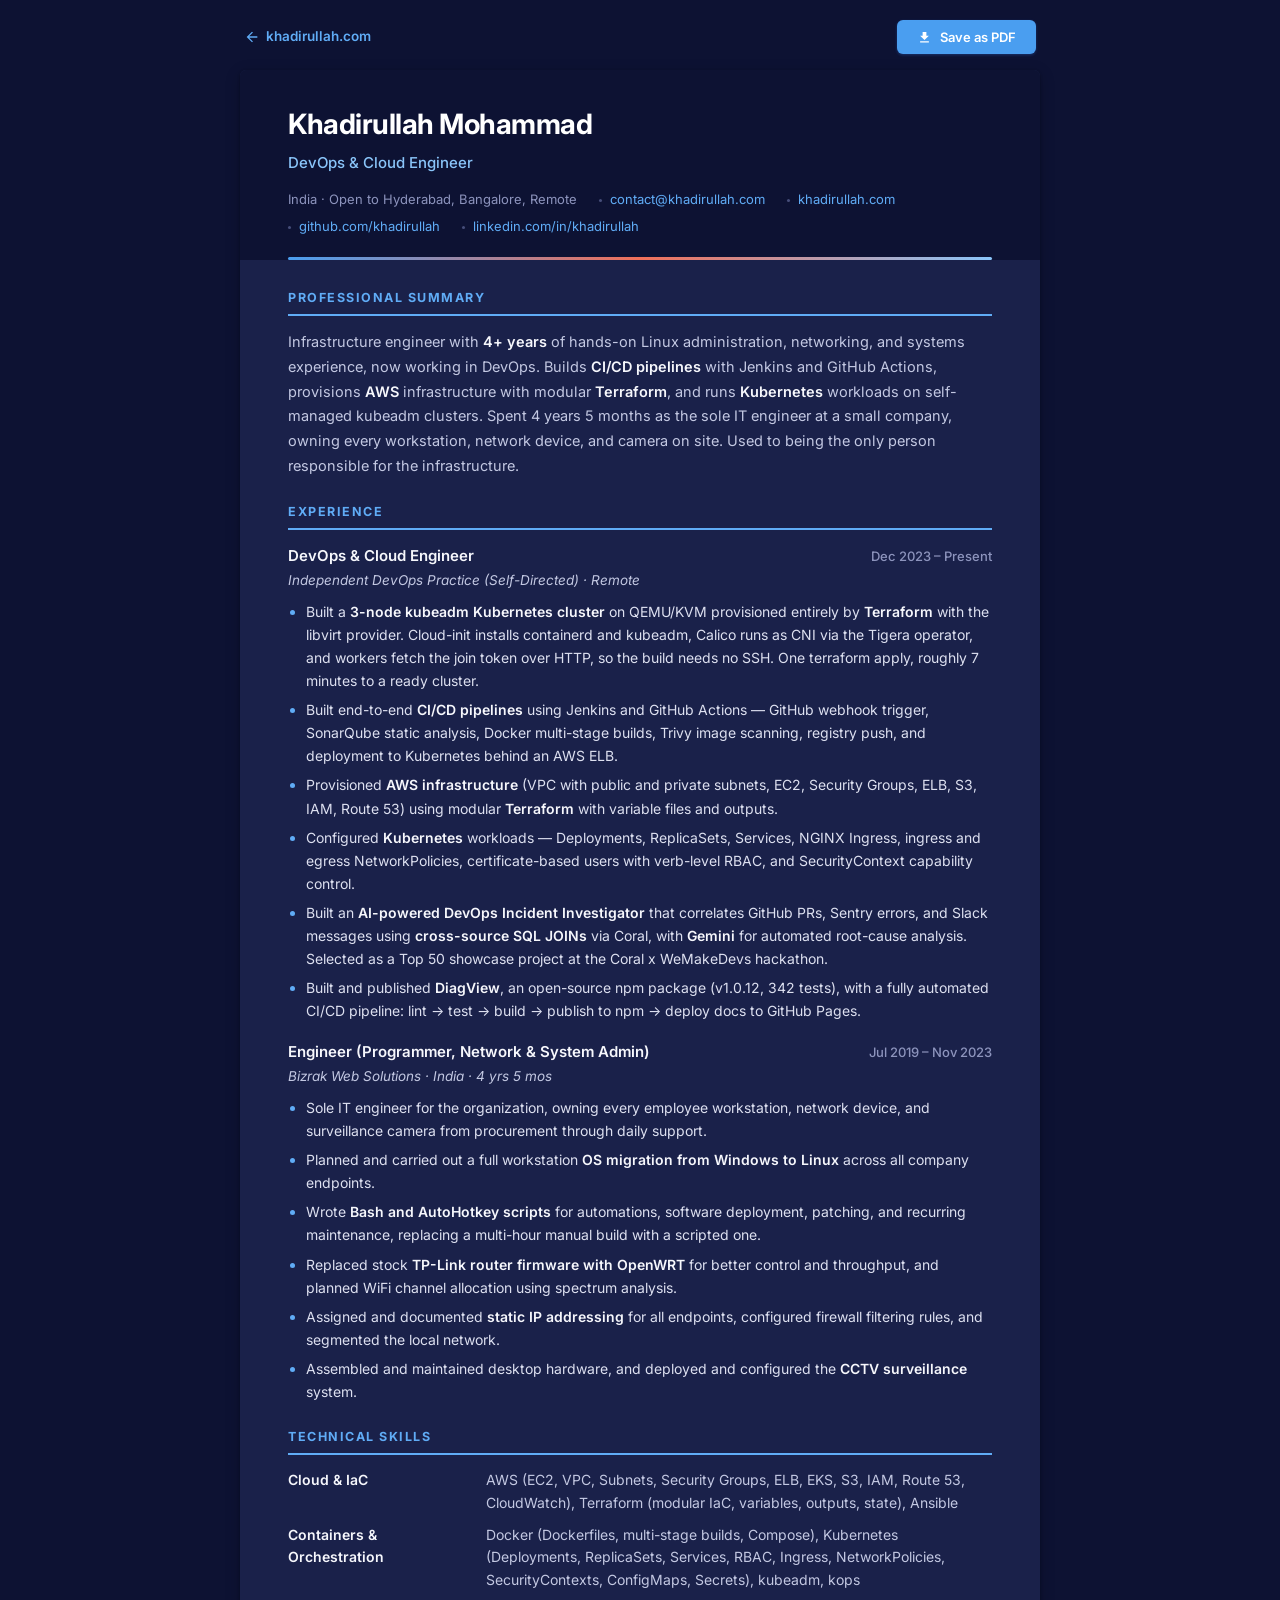
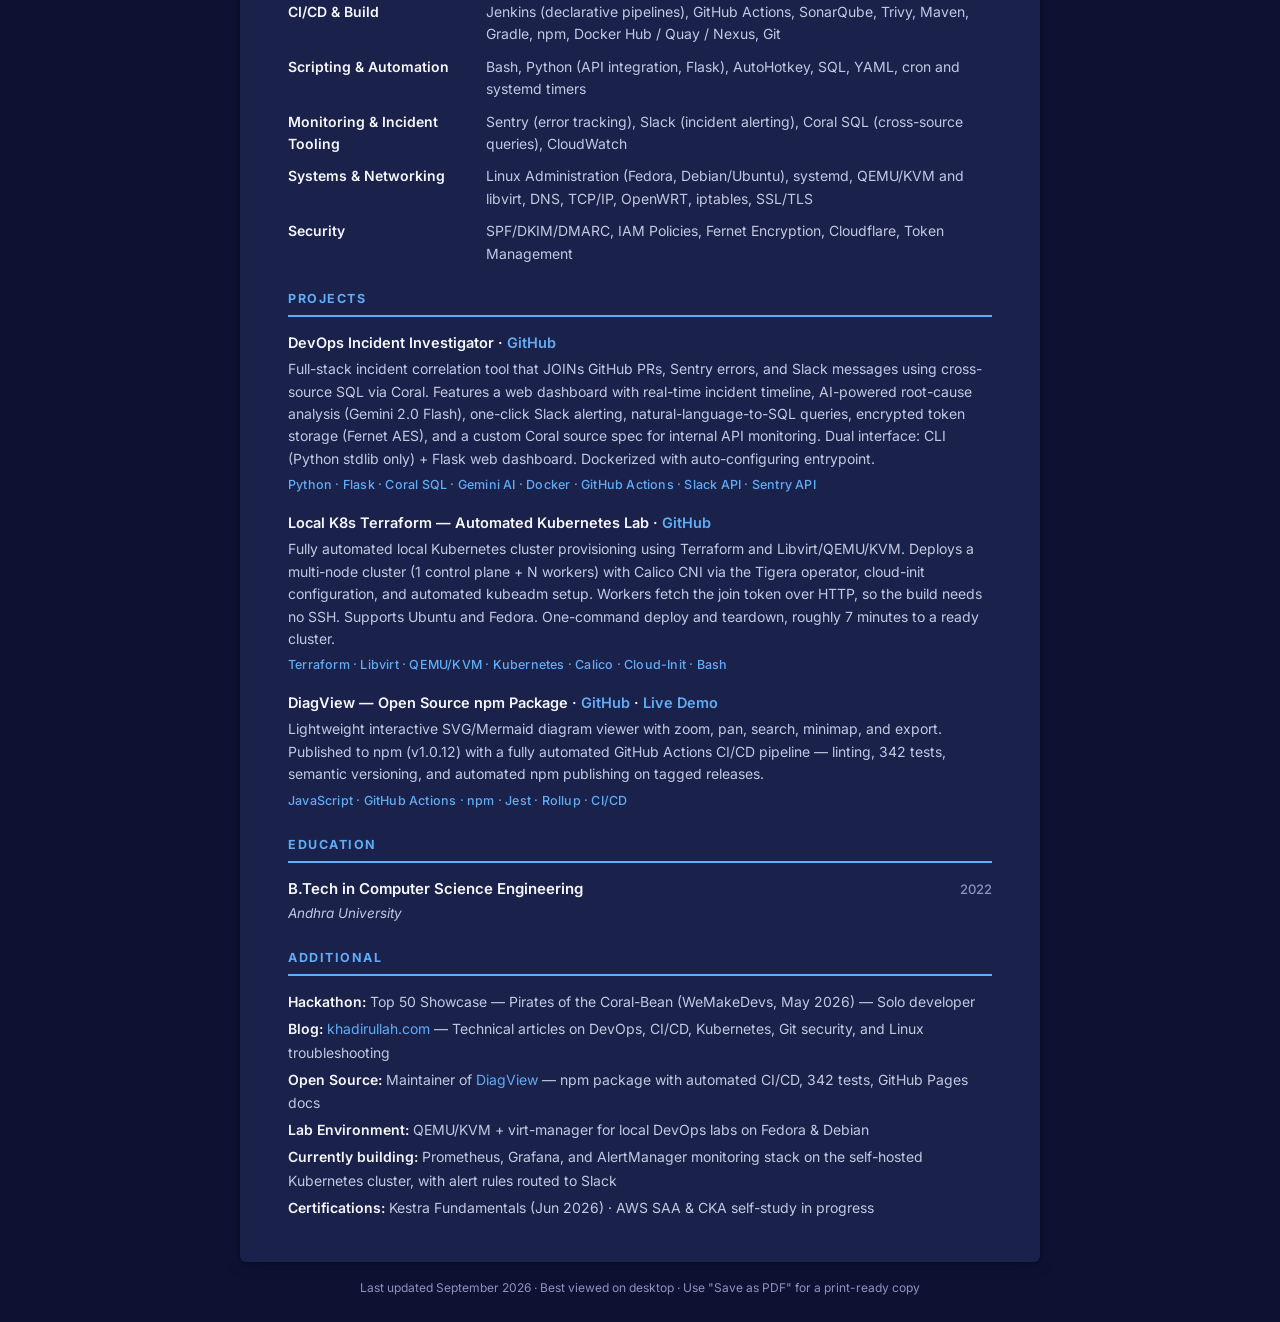
==== commit ff469642: "feat: match resume page colors to the burufugu site scheme - Map every dark-mode variable onto the t" ====
--- a/static/resume/index.html
+++ b/static/resume/index.html
@@ -27,26 +27,47 @@
       box-sizing: border-box;
     }
 
-    /* --- Dark Mode (Default) --- */
+    /* --- Dark Mode (Default) ---
+       Mapped onto the Blowfish "burufugu" scheme so the resume matches the rest of
+       the site. Values come from themes/blowfish/assets/css/schemes/burufugu.css.
+       Site body is neutral-800, links are primary-400. */
     :root {
-      --color-primary: #0b1120;
-      --color-accent: #60a5fa;
-      --color-accent-dark: #3b82f6;
-      --color-text: #e2e8f0;
-      --color-text-secondary: #94a3b8;
-      --color-text-muted: #64748b;
-      --color-border: #1e293b;
-      --color-bg: #0f172a;
-      --color-bg-page: #020617;
-      --color-header-subtitle: #93c5fd;
-      --color-contact: #94a3b8;
-      --color-contact-link: #60a5fa;
-      --color-contact-dot: #334155;
-      --color-summary-bold: #f1f5f9;
-      --color-entry-title: #f1f5f9;
-      --color-entry-li: #cbd5e1;
-      --color-skill-cat: #f1f5f9;
-      --color-project-link-hover: #93c5fd;
+      --color-primary: #0d1233;
+      /* neutral-900 */
+      --color-accent: #60acf6;
+      /* primary-400 */
+      --color-accent-dark: #4a9ef0;
+      /* primary-500 */
+      --color-text: #eef0f9;
+      /* neutral-100 */
+      --color-text-secondary: #c3c8e2;
+      /* neutral-300 */
+      --color-text-muted: #8d94bd;
+      /* neutral-400 */
+      --color-border: #303761;
+      /* neutral-700 */
+      --color-bg: #1a214a;
+      /* neutral-800, matches site body */
+      --color-bg-page: #0d1233;
+      /* neutral-900 */
+      --color-header-subtitle: #8ac5fa;
+      /* primary-300 */
+      --color-contact: #8d94bd;
+      /* neutral-400 */
+      --color-contact-link: #60acf6;
+      /* primary-400 */
+      --color-contact-dot: #464e7a;
+      /* neutral-600 */
+      --color-summary-bold: #f6f7fc;
+      /* neutral-50 */
+      --color-entry-title: #f6f7fc;
+      /* neutral-50 */
+      --color-entry-li: #dde0f0;
+      /* neutral-200 */
+      --color-skill-cat: #f6f7fc;
+      /* neutral-50 */
+      --color-project-link-hover: #8ac5fa;
+      /* primary-300 */
     }
 
     body {
@@ -83,7 +104,7 @@
       left: 48px;
       right: 48px;
       height: 3px;
-      background: linear-gradient(90deg, #3b82f6, #8b5cf6, #06b6d4);
+      background: linear-gradient(90deg, #4a9ef0, #f0705a, #8ac5fa);
       border-radius: 2px;
     }
 
@@ -116,7 +137,8 @@
     }
 
     .contact-row a:hover {
-      color: #bfdbfe;
+      color: #badefd;
+      /* primary-200 */
     }
 
     .contact-row span::before {
@@ -437,8 +459,8 @@
     /* --- Print (White / Printer-Friendly) --- */
     @media print {
       :root {
-        --color-accent: #2563eb;
-        --color-accent-dark: #1d4ed8;
+        --color-accent: #2a62bd;
+        --color-accent-dark: #264c98;
         --color-text: #1e293b;
         --color-text-secondary: #475569;
         --color-text-muted: #64748b;
